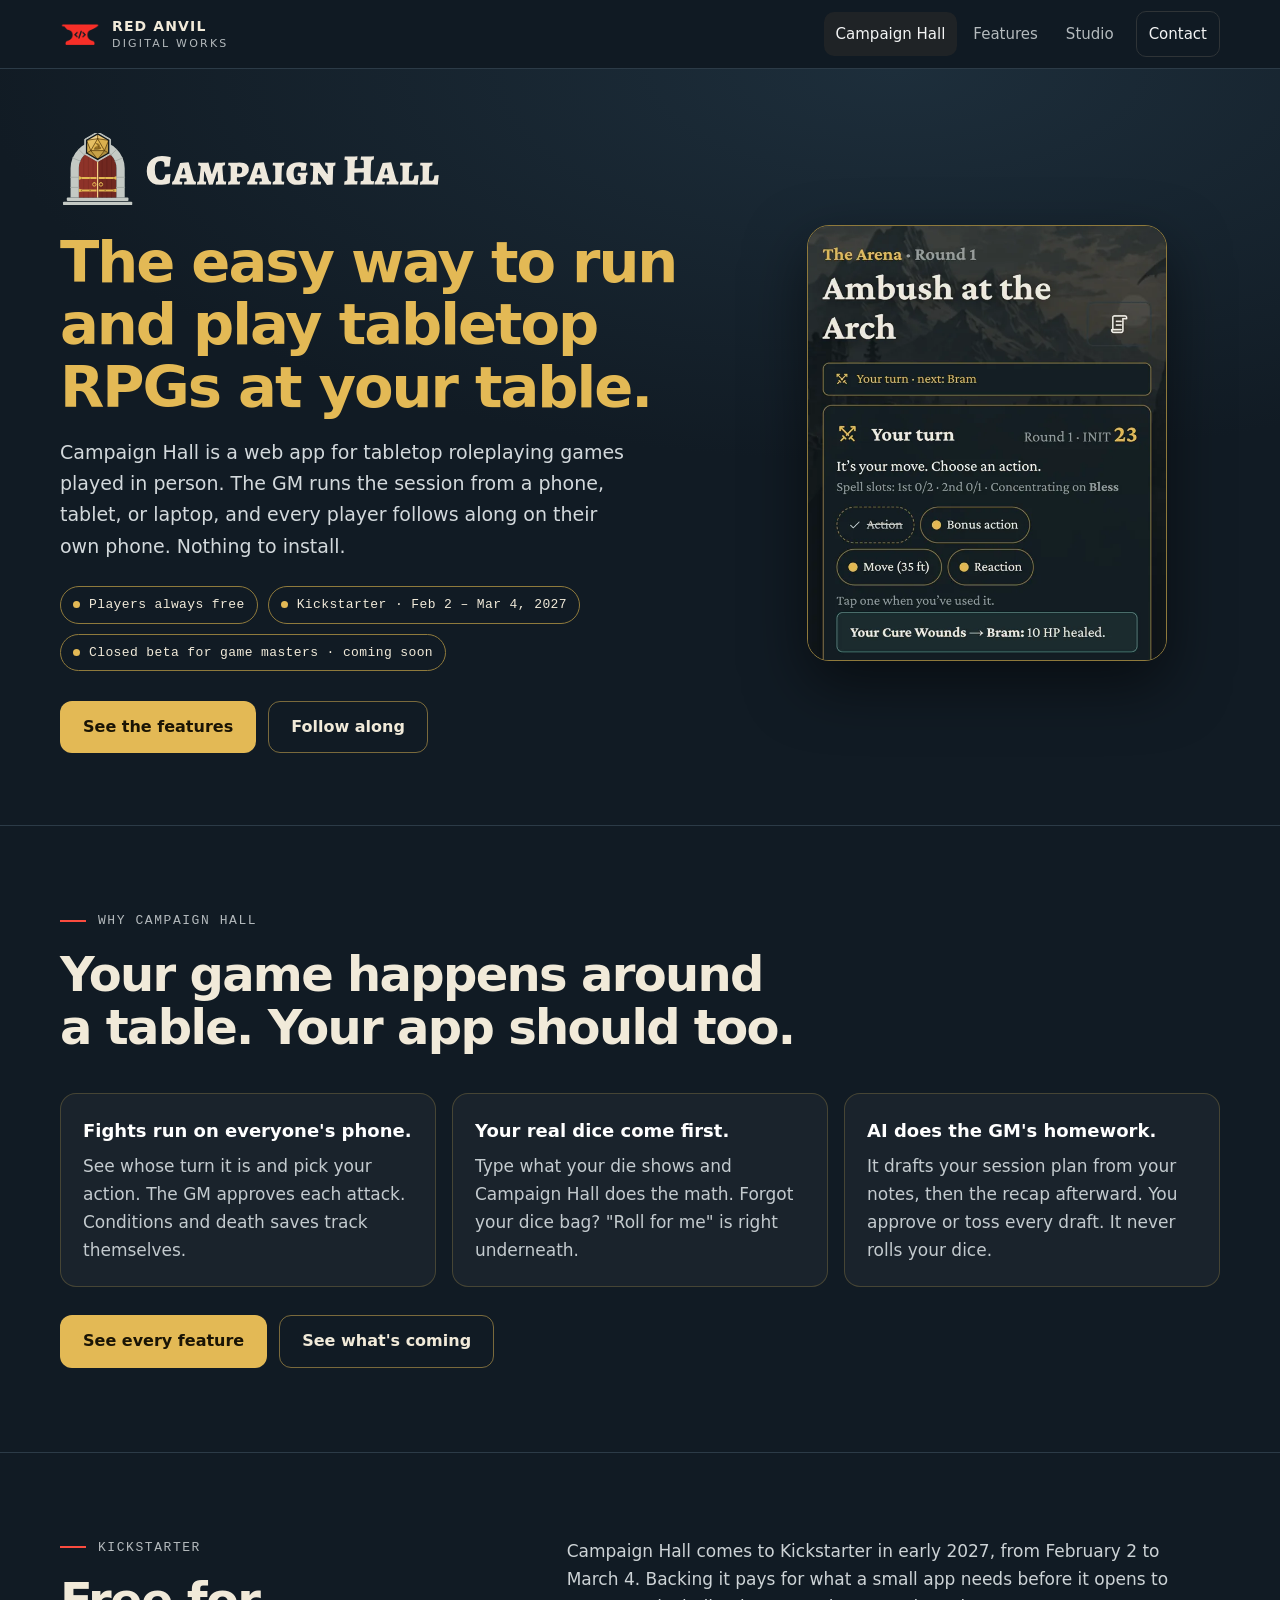
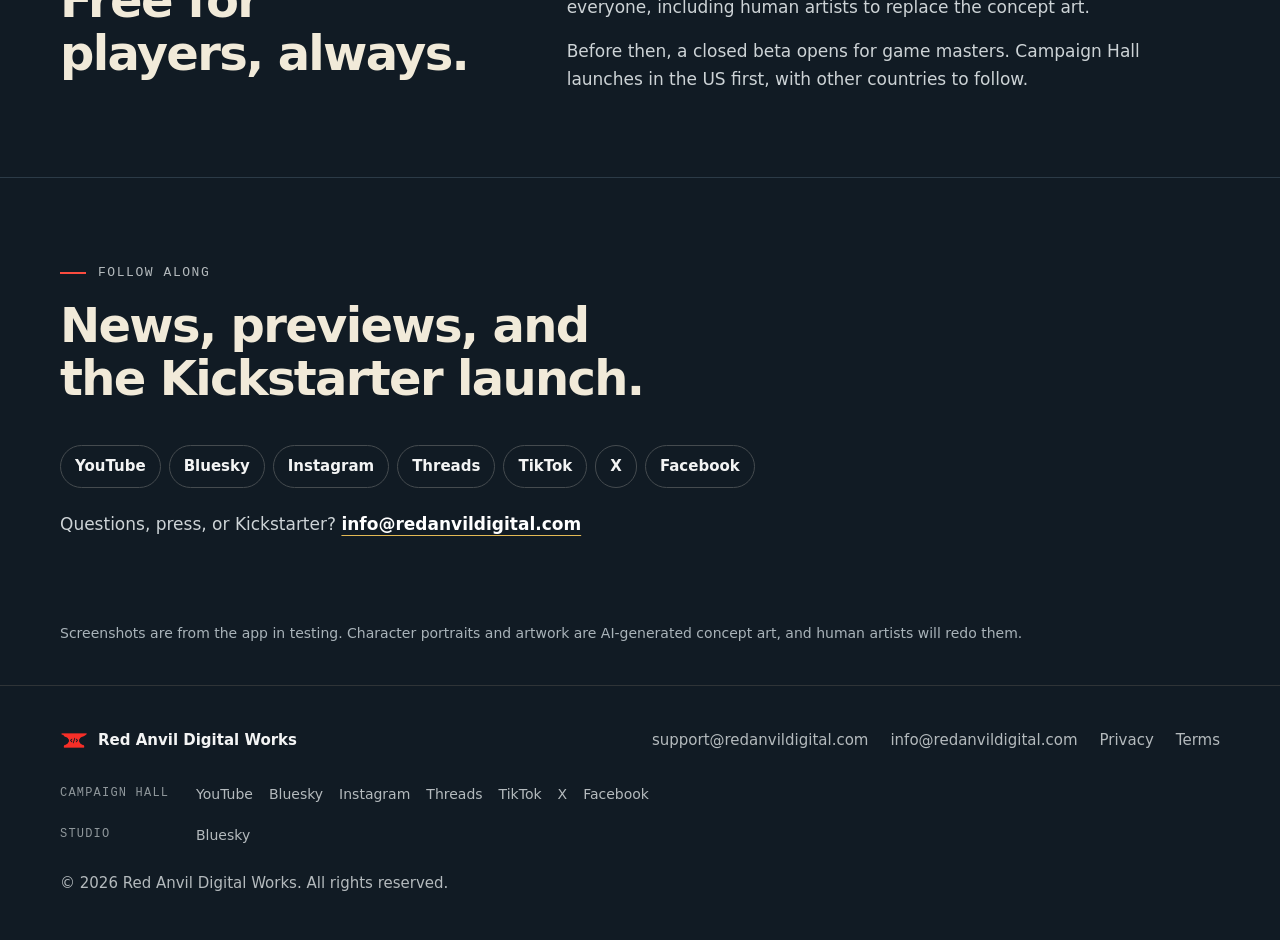
==== campaign-hall/index.html @ 85c40d3f "Add 'Where we're headed' section to Campaign Hall features Seven items, each labeled Coming, clearly" ====
<!doctype html>
<html lang="en-US">
<head>
<meta charset="utf-8">
<meta name="viewport" content="width=device-width, initial-scale=1">
<title>Campaign Hall — tabletop RPGs at your table</title>
<meta name="description" content="The easy way to run and play tabletop RPGs at your table. Fights on everyone's phone, your real dice first, and AI that drafts the GM's prep. Players always free.">
<link rel="canonical" href="https://redanvildigital.com/campaign-hall/">
<meta property="og:type" content="website">
<meta property="og:site_name" content="Campaign Hall">
<meta property="og:title" content="Campaign Hall — tabletop RPGs at your table">
<meta property="og:description" content="The easy way to run and play tabletop RPGs at your table. Fights on everyone's phone, your real dice first, and AI that drafts the GM's prep. Players always free.">
<meta property="og:url" content="https://redanvildigital.com/campaign-hall/">
<meta property="og:image" content="https://redanvildigital.com/assets/campaign-hall-share.jpg">
<meta property="og:image:width" content="1200">
<meta property="og:image:height" content="675">
<meta property="og:image:alt" content="Campaign Hall logo and tagline over four concept-art characters">
<meta name="twitter:card" content="summary_large_image">
<meta name="theme-color" content="#101213">
<link rel="icon" href="/favicon.ico" sizes="any">
<link rel="icon" type="image/png" sizes="32x32" href="/assets/favicon-32.png">
<link rel="apple-touch-icon" href="/assets/apple-touch-icon.png">
<link rel="stylesheet" href="/styles.css">
</head>
<body class="hall-page">
<a class="skip" href="#main">Skip to content</a>
<header class="site-header">
  <div class="wrap">
    <a class="brand" href="/" aria-label="Red Anvil Digital Works, home">
      <img src="/assets/anvil-mark.png" width="40" height="40" alt="">
      <span class="brand-name">RED ANVIL<span>DIGITAL WORKS</span></span>
    </a>
    <nav class="nav" aria-label="Main">
      <a href="/campaign-hall/" aria-current="page">Campaign Hall</a>
      <a href="/campaign-hall/features/">Features</a>
      <a href="/#studio">Studio</a>
      <a class="nav-cta" href="/#contact">Contact</a>
    </nav>
  </div>
</header>
<main id="main">
<section class="ch-hero">
    <div class="wrap">
      <div class="ch-hero-copy">
        <img class="hall-logo" src="/assets/campaign-hall-logo.svg" width="879" height="174" alt="Campaign Hall">
        <h1 class="ch-tagline">The easy way to run and play tabletop RPGs at your table.</h1>
        <p class="ch-lede">Campaign Hall is a web app for tabletop roleplaying games played in person. The GM runs the session from a phone, tablet, or laptop, and every player follows along on their own phone. Nothing to install.</p>
        <div class="chips">
          <span class="chip">Players always free</span>
          <span class="chip">Kickstarter · Feb 2 – Mar 4, 2027</span>
          <span class="chip">Closed beta for game masters · coming soon</span>
        </div>
        <div class="actions">
          <a class="btn btn-gold" href="/campaign-hall/features/">See the features</a>
          <a class="btn btn-ghost" href="#follow-title">Follow along</a>
        </div>
      </div>
      <div class="ch-hero-shot">
        <figure class="shot"><img src="/assets/app/fight-turn.webp" width="640" height="776" loading="lazy" alt="Campaign Hall on a phone: a player's turn in a fight, with Action, Bonus action, Move and Reaction chips, and a note that their Cure Wounds healed Bram for 10 HP."></figure>
      </div>
    </div>
  </section>

  <section class="section" aria-labelledby="why-title">
    <div class="wrap">
      <div class="section-head">
        <p class="eyebrow">Why Campaign Hall</p>
        <h2 id="why-title">Your game happens around a table. Your app should too.</h2>
      </div>
      <ul class="ch-points">
        <li><strong>Fights run on everyone's phone.</strong><span>See whose turn it is and pick your action. The GM approves each attack. Conditions and death saves track themselves.</span></li>
        <li><strong>Your real dice come first.</strong><span>Type what your die shows and Campaign Hall does the math. Forgot your dice bag? "Roll for me" is right underneath.</span></li>
        <li><strong>AI does the GM's homework.</strong><span>It drafts your session plan from your notes, then the recap afterward. You approve or toss every draft. It never rolls your dice.</span></li>
      </ul>
      <p class="ch-more"><a class="btn btn-gold" href="/campaign-hall/features/">See every feature</a> <a class="btn btn-ghost" href="/campaign-hall/features/#coming">See what's coming</a></p>
    </div>
  </section>

  <section class="section" aria-labelledby="ks-title">
    <div class="wrap ch-split">
      <div>
        <p class="eyebrow">Kickstarter</p>
        <h2 id="ks-title">Free for players, always.</h2>
      </div>
      <div class="ch-body">
        <p>Campaign Hall comes to Kickstarter in early 2027, from February 2 to March 4. Backing it pays for what a small app needs before it opens to everyone, including human artists to replace the concept art.</p>
        <p>Before then, a closed beta opens for game masters. Campaign Hall launches in the US first, with other countries to follow.</p>
      </div>
    </div>
  </section>

  <section class="section ch-follow" aria-labelledby="follow-title">
    <div class="wrap">
      <div class="section-head">
        <p class="eyebrow">Follow along</p>
        <h2 id="follow-title">News, previews, and the Kickstarter launch.</h2>
      </div>
      <div class="pills"><a class="pill" href="https://www.youtube.com/@CampaignHall" rel="noopener" target="_blank" aria-label="Campaign Hall on YouTube">YouTube</a><a class="pill" href="https://bsky.app/profile/campaignhall.bsky.social" rel="noopener" target="_blank" aria-label="Campaign Hall on Bluesky">Bluesky</a><a class="pill" href="https://www.instagram.com/campaignhallapp/" rel="noopener" target="_blank" aria-label="Campaign Hall on Instagram">Instagram</a><a class="pill" href="https://www.threads.com/@campaignhallapp" rel="noopener" target="_blank" aria-label="Campaign Hall on Threads">Threads</a><a class="pill" href="https://www.tiktok.com/@campaign.hall" rel="noopener" target="_blank" aria-label="Campaign Hall on TikTok">TikTok</a><a class="pill" href="https://x.com/campaignhall" rel="noopener" target="_blank" aria-label="Campaign Hall on X">X</a><a class="pill" href="https://www.facebook.com/campaignhallapp" rel="noopener" target="_blank" aria-label="Campaign Hall on Facebook">Facebook</a></div>
      <p class="ch-ask">Questions, press, or Kickstarter? <a href="mailto:info@redanvildigital.com?subject=Campaign%20Hall">info@redanvildigital.com</a></p>
    </div>
  </section>
  <div class="wrap"><p class="shot-note">Screenshots are from the app in testing. Character portraits and artwork are AI-generated concept art, and human artists will redo them.</p></div>
</main>
<footer class="site-footer">
  <div class="wrap">
    <div class="foot-brand"><img src="/assets/anvil-mark.png" width="28" height="28" alt="">Red Anvil Digital Works</div>
    <nav aria-label="Footer">
      <a href="mailto:support@redanvildigital.com">support@redanvildigital.com</a>
      <a href="mailto:info@redanvildigital.com">info@redanvildigital.com</a>
      <a href="/privacy.html">Privacy</a>
      <a href="/terms.html">Terms</a>
    </nav>
    <div class="foot-social">
      <p><span>Campaign Hall</span> <a href="https://www.youtube.com/@CampaignHall" rel="noopener" target="_blank" aria-label="Campaign Hall on YouTube">YouTube</a> <a href="https://bsky.app/profile/campaignhall.bsky.social" rel="noopener" target="_blank" aria-label="Campaign Hall on Bluesky">Bluesky</a> <a href="https://www.instagram.com/campaignhallapp/" rel="noopener" target="_blank" aria-label="Campaign Hall on Instagram">Instagram</a> <a href="https://www.threads.com/@campaignhallapp" rel="noopener" target="_blank" aria-label="Campaign Hall on Threads">Threads</a> <a href="https://www.tiktok.com/@campaign.hall" rel="noopener" target="_blank" aria-label="Campaign Hall on TikTok">TikTok</a> <a href="https://x.com/campaignhall" rel="noopener" target="_blank" aria-label="Campaign Hall on X">X</a> <a href="https://www.facebook.com/campaignhallapp" rel="noopener" target="_blank" aria-label="Campaign Hall on Facebook">Facebook</a></p>
      <p><span>Studio</span> <a href="https://bsky.app/profile/redanvildigital.bsky.social" rel="noopener" target="_blank" aria-label="Red Anvil Digital Works on Bluesky">Bluesky</a></p>
    </div>
    <p>© 2026 Red Anvil Digital Works. All rights reserved.</p>
  </div>
</footer>
</body>
</html>
---- styles.css ----
/* Red Anvil Digital Works — studio site. No frameworks, no trackers. */
:root {
  --bg: #101213;
  --panel: #181b1d;
  --panel-2: #1f2326;
  --line: #2f3437;
  --text: #f3f4f4;
  --muted: #b4babd;
  --ember: #fb4c3f;
  --ember-deep: #c8261b;
  --flame: #ff9a3c;
  --hall-bg: #111b24;
  --hall-line: #8f7a3c;
  --hall-gold: #e3b955;
  --hall-cream: #f1ead9;
  --radius: 18px;
  --font: system-ui, -apple-system, "Segoe UI", Roboto, "Helvetica Neue", Arial, sans-serif;
  --mono: ui-monospace, "SF Mono", "Cascadia Mono", Consolas, "Courier New", monospace;
  color-scheme: dark;
}
* { box-sizing: border-box; }
html { scroll-behavior: smooth; scroll-padding-top: 88px; -webkit-text-size-adjust: 100%; }
body { margin: 0; background: var(--bg); color: var(--text); font-family: var(--font); font-size: 1.0625rem; line-height: 1.65; }
img, svg { max-width: 100%; height: auto; display: block; }
h1, h2, h3, p, ul { margin: 0; }
ul { padding: 0; list-style: none; }
a { color: inherit; }
a:focus-visible, .btn:focus-visible { outline: 3px solid var(--flame); outline-offset: 4px; border-radius: 6px; }
::selection { background: var(--ember); color: #111; }
.wrap { width: min(1160px, 100% - 40px); margin-inline: auto; }
.skip { position: absolute; left: 16px; top: -100px; z-index: 30; background: #fff; color: #111; padding: 10px 16px; border-radius: 8px; }
.skip:focus { top: 12px; }

.eyebrow { font-family: var(--mono); font-size: .8125rem; letter-spacing: .12em; text-transform: uppercase; color: var(--muted); display: flex; align-items: center; gap: 12px; }
.eyebrow::before { content: ""; width: 26px; height: 2px; background: var(--ember); flex: none; }

/* Header */
.site-header { position: sticky; top: 0; z-index: 20; background: rgba(16, 18, 19, .86); backdrop-filter: blur(12px); -webkit-backdrop-filter: blur(12px); border-bottom: 1px solid var(--line); }
.site-header .wrap { display: flex; align-items: center; justify-content: space-between; gap: 16px; min-height: 68px; }
.brand { display: flex; align-items: center; gap: 12px; text-decoration: none; }
.brand img { width: 40px; height: 40px; }
.brand-name { font-weight: 800; letter-spacing: .08em; font-size: .875rem; line-height: 1.2; }
.brand-name span { display: block; font-weight: 500; font-size: .6875rem; letter-spacing: .2em; color: var(--muted); margin-top: 2px; }
.nav { display: flex; align-items: center; gap: 4px; font-size: .9375rem; }
.nav a { text-decoration: none; padding: 10px 12px; border-radius: 10px; color: var(--muted); }
.nav a:hover { color: var(--text); background: var(--panel-2); }
.nav .nav-cta { color: var(--text); border: 1px solid var(--line); margin-left: 6px; }
.nav .nav-cta:hover { border-color: var(--ember); background: transparent; }

/* Buttons */
.btn { display: inline-flex; align-items: center; justify-content: center; gap: 10px; min-height: 50px; padding: 12px 22px; border-radius: 12px; font-weight: 700; font-size: 1rem; text-decoration: none; border: 1px solid transparent; transition: transform .15s, background .15s, border-color .15s; }
.btn:hover { transform: translateY(-1px); }
.btn-primary { background: var(--ember); color: #160706; }
.btn-primary:hover { background: #ff6557; }
.btn-ghost { border-color: #4a5054; color: var(--text); }
.btn-ghost:hover { border-color: var(--text); }
.btn-gold { background: var(--hall-gold); color: #1a1405; }
.btn-gold:hover { background: #f0c966; }

/* Hero */
.hero { position: relative; overflow: hidden; }
.hero::before { content: ""; position: absolute; inset: auto -10% -55% 35%; height: 120%; background: radial-gradient(closest-side, rgba(251, 76, 63, .22), rgba(255, 154, 60, .07) 55%, transparent 75%); pointer-events: none; }
.hero .wrap { position: relative; display: grid; grid-template-columns: 1.25fr .9fr; gap: 48px; align-items: center; padding-block: 88px 96px; }
.hero h1 { font-size: clamp(2.9rem, 7.4vw, 5.6rem); line-height: 1; letter-spacing: -.045em; font-weight: 800; margin-block: 26px 24px; text-wrap: balance; }
.hero h1 em { font-style: normal; color: var(--ember); }
.hero .lede { font-size: clamp(1.0625rem, 1.6vw, 1.25rem); color: var(--muted); max-width: 34rem; }
.hero .actions { display: flex; flex-wrap: wrap; gap: 12px; margin-top: 34px; }
.hero-logo { justify-self: center; width: min(100%, 400px); filter: drop-shadow(0 24px 60px rgba(251, 76, 63, .28)); }

/* Sections */
.section { padding-block: 84px; border-top: 1px solid var(--line); }
.section-head { display: grid; gap: 16px; margin-bottom: 40px; max-width: 46rem; }
.section h2 { font-size: clamp(1.9rem, 4.2vw, 3rem); line-height: 1.1; letter-spacing: -.035em; font-weight: 750; text-wrap: balance; }
.section-head p { color: var(--muted); }

/* Campaign Hall flagship */
.hall { background: radial-gradient(120% 90% at 50% 0%, #1b2a36 0%, var(--hall-bg) 60%); border: 1px solid #2c3b47; border-radius: 26px; padding: clamp(24px, 5vw, 56px); color: var(--hall-cream); box-shadow: 0 30px 80px rgba(0, 0, 0, .45); }
.hall-top { display: grid; grid-template-columns: 1.1fr 1fr; gap: clamp(28px, 5vw, 64px); align-items: start; }
.hall-logo { width: min(100%, 380px); }
.hall-tagline { font-size: clamp(1.45rem, 3vw, 2.1rem); line-height: 1.2; letter-spacing: -.02em; font-weight: 750; color: var(--hall-gold); margin-block: 26px 16px; text-wrap: balance; }
.hall-intro { color: #cdd3d6; max-width: 32rem; }
.chips { display: flex; flex-wrap: wrap; gap: 10px; margin-top: 24px; }
.chip { display: inline-flex; align-items: center; gap: 9px; font-family: var(--mono); font-size: .8125rem; letter-spacing: .03em; padding: 7px 12px; border-radius: 999px; border: 1px solid var(--hall-line); color: var(--hall-cream); }
.chip::before { content: ""; width: 7px; height: 7px; border-radius: 50%; background: var(--hall-gold); }
.hall-features { display: grid; gap: 14px; }
.hall-features li { background: rgba(255, 255, 255, .04); border: 1px solid rgba(227, 185, 85, .22); border-radius: 14px; padding: 16px 18px; }
.hall-features strong { display: block; color: #fff; font-size: 1.0625rem; }
.hall-features span { color: #c3cace; font-size: .9688rem; }
.hall-art { display: grid; grid-template-columns: repeat(4, 1fr); gap: clamp(10px, 1.8vw, 20px); margin-top: clamp(28px, 4vw, 48px); }
.hall-art img { width: 100%; aspect-ratio: 3 / 4; object-fit: cover; object-position: top center; border-radius: 14px; border: 1px solid var(--hall-line); background: #0d151c; }
.art-note { font-size: .875rem; color: #a9b3b9; margin-top: 14px; }
.hall-bottom { display: grid; grid-template-columns: 1fr auto; gap: 24px; align-items: center; margin-top: clamp(24px, 4vw, 40px); padding-top: clamp(20px, 3vw, 32px); border-top: 1px solid #2c3b47; }
.hall-bottom p { color: #cdd3d6; max-width: 40rem; }
.hall-bottom strong { color: #fff; }

/* Project cards */
.cards { display: grid; grid-template-columns: repeat(2, 1fr); gap: 18px; }
.card { background: var(--panel); border: 1px solid var(--line); border-radius: var(--radius); padding: 28px; display: flex; flex-direction: column; gap: 14px; transition: border-color .2s, transform .2s; }
.card:hover { border-color: #51585c; transform: translateY(-2px); }
.card h3 { font-size: 1.375rem; line-height: 1.2; letter-spacing: -.02em; }
.card p { color: var(--muted); font-size: 1rem; }
.status { margin-top: auto; align-self: flex-start; display: inline-flex; align-items: center; gap: 9px; font-family: var(--mono); font-size: .8125rem; padding: 6px 11px; border: 1px solid #454b4f; border-radius: 999px; color: #d5d9db; }
.status::before { content: ""; width: 7px; height: 7px; border-radius: 50%; background: var(--ember); }
.kind { font-family: var(--mono); font-size: .75rem; letter-spacing: .12em; text-transform: uppercase; color: #8f979b; }

/* Studio */
.studio { background: var(--panel); }
.studio .wrap { display: grid; grid-template-columns: 1fr 1.4fr; gap: 48px; }
.studio p + p { margin-top: 16px; }
.studio .body p { color: #c5cacc; max-width: 40rem; }
.values { display: grid; grid-template-columns: repeat(3, 1fr); gap: 14px; margin-top: 32px; }
.values li { border-top: 2px solid var(--ember); padding-top: 14px; }
.values strong { display: block; font-size: 1.0625rem; }
.values span { color: var(--muted); font-size: .9375rem; }

/* Contact */
.contact-grid { display: grid; grid-template-columns: repeat(2, 1fr); gap: 18px; }
.contact-card { background: var(--panel); border: 1px solid var(--line); border-radius: var(--radius); padding: 28px; display: grid; gap: 10px; text-decoration: none; transition: border-color .2s; }
.contact-card:hover { border-color: var(--ember); }
.contact-card h3 { font-size: 1.25rem; }
.contact-card p { color: var(--muted); font-size: 1rem; }
.contact-card .mail { color: var(--text); font-weight: 700; font-size: clamp(1rem, 2.2vw, 1.1875rem); overflow-wrap: anywhere; text-decoration: underline; text-decoration-color: var(--ember); text-underline-offset: 6px; margin-top: 6px; }

/* Social links */
.pills { display: flex; flex-wrap: wrap; gap: 8px; }
.pill { display: inline-flex; align-items: center; min-height: 40px; padding: 8px 14px; border-radius: 999px; border: 1px solid #454b4f; color: var(--text); text-decoration: none; font-size: .9375rem; font-weight: 600; transition: border-color .15s, background .15s; }
.pill:hover { border-color: var(--ember); background: rgba(251, 76, 63, .08); }
.hall-follow { display: grid; gap: 12px; margin-top: 22px; }
.hall-follow > p { font-family: var(--mono); font-size: .8125rem; letter-spacing: .1em; text-transform: uppercase; color: #a9b3b9; }
.hall .pill { border-color: rgba(227, 185, 85, .45); color: var(--hall-cream); }
.hall .pill:hover { border-color: var(--hall-gold); background: rgba(227, 185, 85, .1); }
.follow-card { grid-column: 1 / -1; }
.follow-card .follow-label { font-family: var(--mono); font-size: .75rem; letter-spacing: .12em; text-transform: uppercase; color: #8f979b; margin-top: 8px; }
.foot-social { flex-basis: 100%; display: grid; gap: 6px; font-size: .875rem; }
.foot-social p { display: flex; flex-wrap: wrap; gap: 4px 16px; align-items: center; }
.foot-social span { color: #8f979b; font-family: var(--mono); font-size: .75rem; letter-spacing: .1em; text-transform: uppercase; min-width: 7.5rem; }

/* Footer */
.site-footer { border-top: 1px solid var(--line); padding-block: 36px 44px; font-size: .9375rem; color: var(--muted); }
.site-footer .wrap { display: flex; flex-wrap: wrap; justify-content: space-between; gap: 18px 32px; align-items: center; }
.site-footer nav { display: flex; flex-wrap: wrap; gap: 6px 22px; }
.site-footer a { text-decoration: none; padding-block: 6px; }
.site-footer a:hover { color: var(--text); text-decoration: underline; text-underline-offset: 4px; }
.foot-brand { display: flex; align-items: center; gap: 10px; color: var(--text); font-weight: 700; }
.foot-brand img { width: 28px; height: 28px; }

/* Legal pages */
.legal { padding-block: 64px 88px; }
.legal .wrap { width: min(760px, 100% - 40px); }
.legal h1 { font-size: clamp(2.2rem, 6vw, 3.4rem); line-height: 1.05; letter-spacing: -.04em; margin-block: 20px 10px; }
.legal .updated { color: var(--muted); font-size: .9375rem; margin-bottom: 36px; }
.legal h2 { font-size: 1.375rem; letter-spacing: -.015em; margin-block: 36px 10px; }
.legal p, .legal li { color: #cdd1d3; }
.legal p + p { margin-top: 14px; }
.legal ul { list-style: disc; padding-left: 22px; display: grid; gap: 8px; margin-top: 10px; }
.legal a { color: #fff; text-decoration: underline; text-decoration-color: var(--ember); text-underline-offset: 4px; }
.legal .summary { background: var(--panel); border: 1px solid var(--line); border-left: 3px solid var(--ember); border-radius: 12px; padding: 18px 20px; }

/* Campaign Hall pages (/campaign-hall/) */
.hall-page { background: var(--hall-bg); color: var(--hall-cream); }
.hall-page .site-header { background: rgba(17, 27, 36, .88); border-bottom-color: #2c3b47; }
.hall-page .section { border-top-color: #2c3b47; }
.nav a[aria-current="page"] { color: var(--text); background: var(--panel-2); }
.ch-hero { position: relative; overflow: hidden; background: radial-gradient(110% 80% at 70% 0%, #1d2e3b 0%, var(--hall-bg) 65%); }
.ch-hero .wrap { display: grid; grid-template-columns: 1.15fr .85fr; gap: clamp(32px, 5vw, 64px); align-items: center; padding-block: 64px 72px; }
.ch-hero-slim .wrap { grid-template-columns: 1fr; padding-block: 56px 48px; max-width: 900px; margin-inline: auto; }
.ch-tagline { font-size: clamp(2rem, 5.2vw, 3.6rem); line-height: 1.08; letter-spacing: -.035em; font-weight: 800; color: var(--hall-gold); margin-block: 24px 18px; text-wrap: balance; }
.ch-hero-slim .ch-tagline { margin-top: 18px; }
.ch-lede { color: #d3d9dc; font-size: clamp(1.0625rem, 1.6vw, 1.1875rem); max-width: 36rem; }
.ch-hero .actions { display: flex; flex-wrap: wrap; gap: 12px; margin-top: 30px; }
.hall-page .btn-ghost { border-color: rgba(227, 185, 85, .5); color: var(--hall-cream); }
.hall-page .btn-ghost:hover { border-color: var(--hall-gold); }
.ch-hero-shot { justify-self: center; width: min(100%, 360px); }
.shot { margin: 0; }
.shot img { width: 100%; border-radius: 22px; border: 1px solid var(--hall-line); box-shadow: 0 24px 60px rgba(0, 0, 0, .5); background: #0d151c; }
.ch-points { display: grid; grid-template-columns: repeat(3, 1fr); gap: 16px; }
.ch-points li { background: rgba(255, 255, 255, .04); border: 1px solid rgba(227, 185, 85, .22); border-radius: 16px; padding: 22px; }
.ch-points strong { display: block; color: #fff; font-size: 1.125rem; margin-bottom: 6px; }
.ch-points span { color: #c3cace; }
.ch-more { margin-top: 28px; }
.ch-split { display: grid; grid-template-columns: 1fr 1.4fr; gap: 40px; }
.ch-split h2 { margin-top: 16px; }
.ch-body p { color: #cdd3d6; max-width: 40rem; }
.ch-body p + p { margin-top: 16px; }
.ch-follow .pills { max-width: 44rem; }
.ch-ask { margin-top: 22px; color: #cdd3d6; }
.ch-ask a { color: #fff; font-weight: 700; text-decoration-color: var(--hall-gold); text-underline-offset: 5px; overflow-wrap: anywhere; }
.shot-note { font-size: .875rem; color: #a9b3b9; padding-block: 0 40px; }
.ch-jump { display: flex; flex-wrap: wrap; gap: 8px; margin-top: 28px; }
.ch-jump a { text-decoration: none; min-height: 40px; display: inline-flex; align-items: center; padding: 8px 14px; border-radius: 999px; border: 1px solid rgba(227, 185, 85, .45); font-size: .9375rem; font-weight: 600; }
.ch-jump a:hover { border-color: var(--hall-gold); background: rgba(227, 185, 85, .1); }
.ch-feature .wrap { display: grid; grid-template-columns: 1fr 1fr; gap: clamp(32px, 5vw, 72px); align-items: center; }
.ch-feature:nth-of-type(odd) .ch-feature-copy { order: 2; }
.ch-feature h2 { margin-block: 16px 18px; }
.ch-feature-copy p { color: #cdd3d6; max-width: 34rem; }
.ch-feature-copy p + p { margin-top: 14px; }
.ch-feature-copy strong { color: #fff; }
.ch-list { display: grid; gap: 10px; margin-top: 18px; }
.ch-list li { position: relative; padding-left: 26px; color: #cdd3d6; }
.ch-list li::before { content: ""; position: absolute; left: 4px; top: .62em; width: 9px; height: 9px; border-radius: 50%; background: var(--hall-gold); }
.ch-feature-shots { display: flex; gap: 18px; justify-content: center; align-items: flex-start; }
.ch-feature-shots .shot { width: min(100%, 340px); }
.ch-feature-shots .shot + .shot { margin-top: 48px; }
#characters .shot img { max-height: 620px; object-fit: cover; object-position: top; }
.ch-ai-card { width: min(100%, 380px); display: grid; gap: 10px; background: rgba(255, 255, 255, .04); border: 1px solid var(--hall-line); border-radius: 22px; padding: 24px; }
.ch-ai-step { display: flex; align-items: center; gap: 14px; padding: 12px 14px; border-radius: 12px; background: #0f1820; border: 1px solid #2c3b47; font-weight: 600; }
.ch-ai-step span { flex: none; width: 30px; height: 30px; border-radius: 50%; display: grid; place-items: center; border: 1px solid var(--hall-gold); color: var(--hall-gold); font-family: var(--mono); font-size: .875rem; }
.ch-ai-you { border-color: var(--hall-gold); color: #fff; }
.ch-ai-you span { background: var(--hall-gold); color: #1a1405; }
.hall-link { margin-top: 18px; }
.ch-coming { background: #0e171f; }
.ch-coming-grid { display: grid; grid-template-columns: repeat(auto-fill, minmax(300px, 1fr)); gap: 16px; }
.ch-coming-grid li { border: 1px dashed rgba(227, 185, 85, .45); border-radius: 16px; padding: 20px 22px; display: grid; gap: 6px; align-content: start; }
.ch-coming-grid strong { color: #fff; font-size: 1.0625rem; }
.ch-coming-grid span:not(.soon) { color: #c3cace; font-size: .9688rem; }
.soon { justify-self: start; font-family: var(--mono); font-size: .75rem; letter-spacing: .1em; text-transform: uppercase; color: #1a1405; background: var(--hall-gold); border-radius: 999px; padding: 3px 10px; }
.ch-more { display: flex; flex-wrap: wrap; gap: 12px; }

/* Responsive */
@media (max-width: 900px) {
  .hero .wrap { grid-template-columns: 1fr; padding-block: 52px 60px; gap: 36px; }
  .hero-logo { width: min(70%, 280px); margin-inline: auto; }
  .hall-top, .studio .wrap { grid-template-columns: 1fr; }
  .hall-bottom { grid-template-columns: 1fr; }
  .ch-hero .wrap, .ch-split, .ch-feature .wrap { grid-template-columns: 1fr; }
  .ch-feature:nth-of-type(odd) .ch-feature-copy { order: 0; }
  .ch-points { grid-template-columns: 1fr; }
  .ch-hero .wrap { padding-block: 44px 52px; }
  .section { padding-block: 60px; }
}
@media (max-width: 640px) {
  body { font-size: 1rem; }
  .nav a:not(.nav-cta) { display: none; }
  .cards, .contact-grid, .values { grid-template-columns: 1fr; }
  .hall { border-radius: 20px; }
  .hall-art { grid-template-columns: repeat(2, 1fr); }
  .hero .actions .btn, .hall-bottom .btn, .ch-hero .actions .btn, .ch-more .btn { width: 100%; }
  .ch-feature-shots .shot { width: 100%; }
  .ch-coming-grid { grid-template-columns: 1fr; }
  .ch-feature-shots { flex-direction: column; align-items: center; }
  .ch-feature-shots .shot + .shot { margin-top: 0; }
  .ch-hero-shot { width: min(86%, 320px); }
  .card, .contact-card { padding: 22px; }
}
@media (prefers-reduced-motion: reduce) {
  html { scroll-behavior: auto; }
  * { transition: none !important; }
}
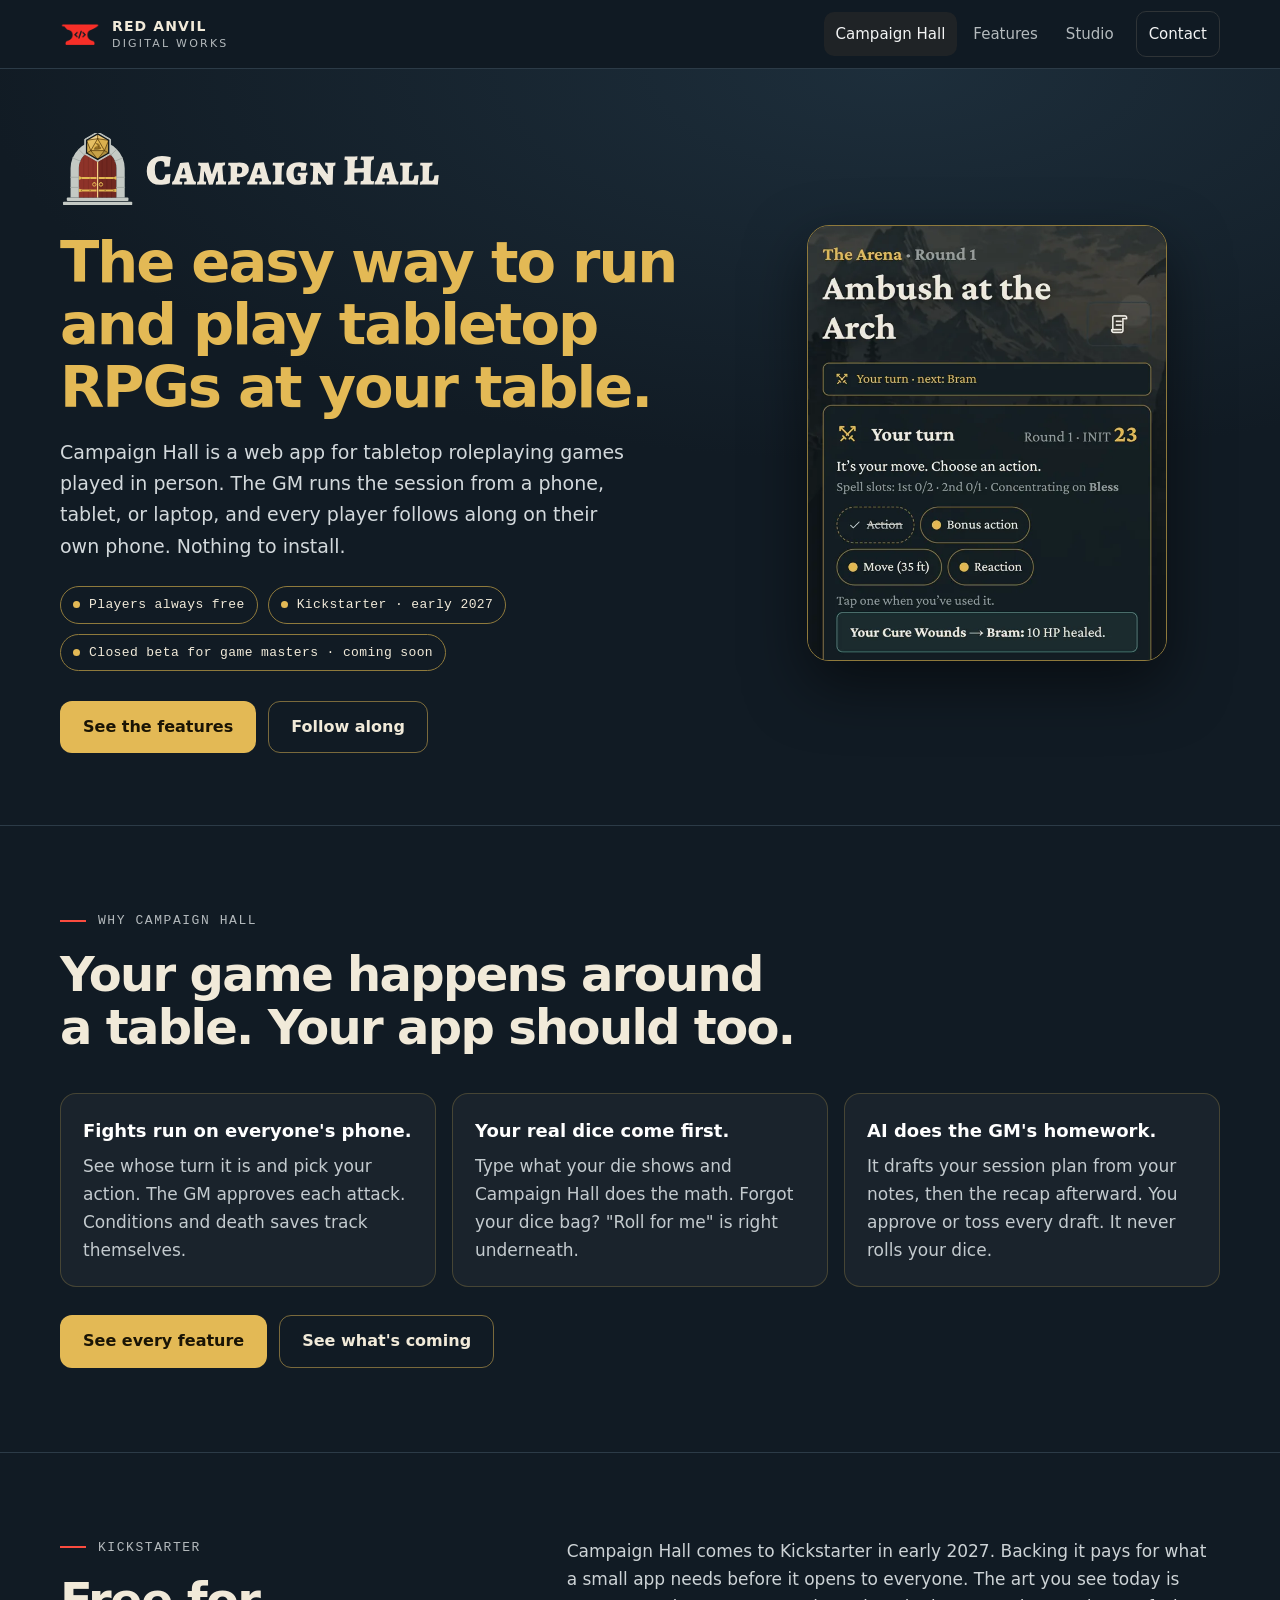
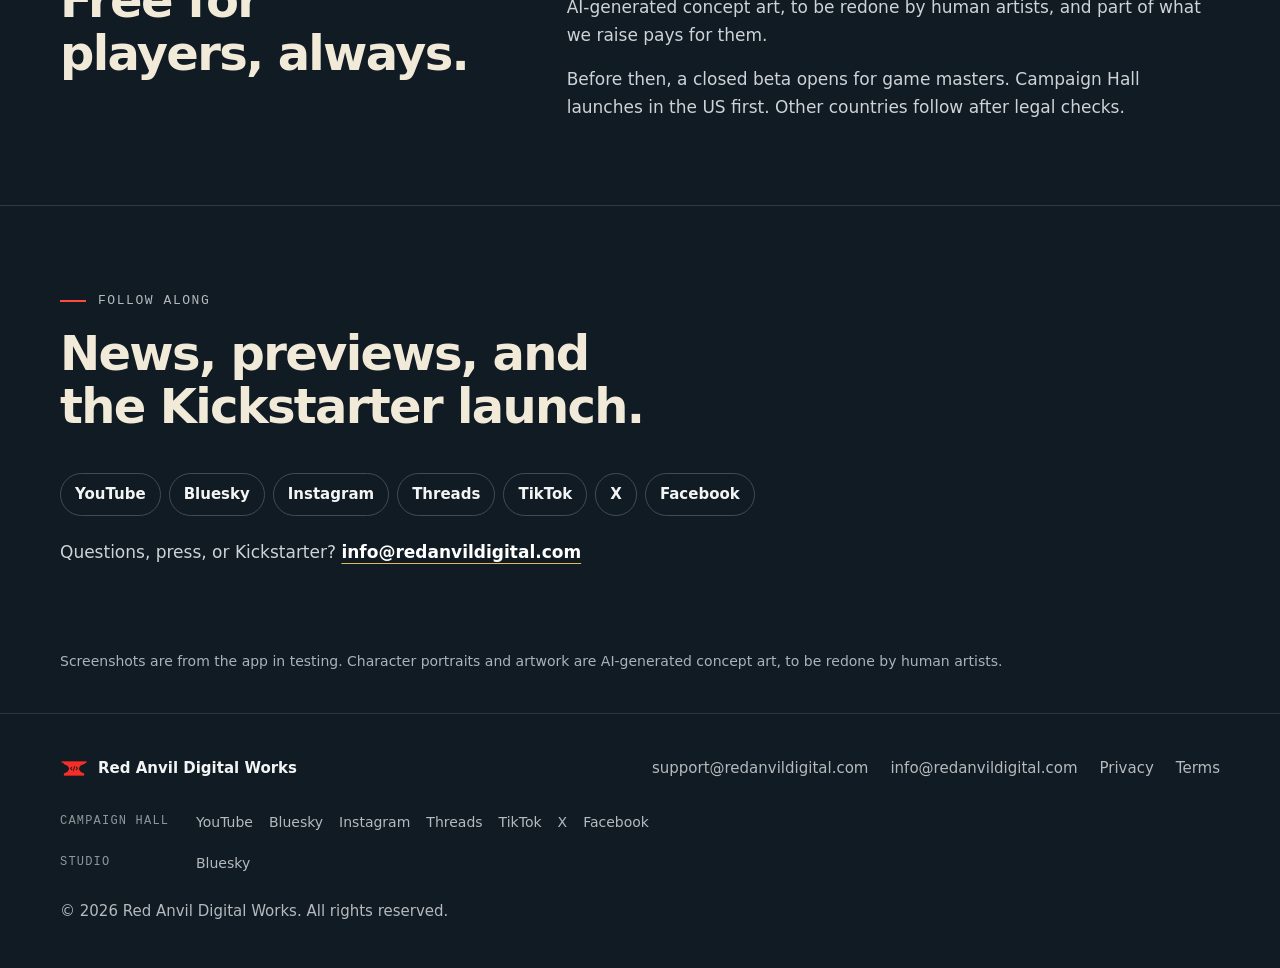
==== commit 0d67c988: "Apply fact-check and owner answers to Campaign Hall pages Early 2027 only (no exact dates); 'one rul" ====
--- a/campaign-hall/index.html
+++ b/campaign-hall/index.html
@@ -47,7 +47,7 @@
         <p class="ch-lede">Campaign Hall is a web app for tabletop roleplaying games played in person. The GM runs the session from a phone, tablet, or laptop, and every player follows along on their own phone. Nothing to install.</p>
         <div class="chips">
           <span class="chip">Players always free</span>
-          <span class="chip">Kickstarter · Feb 2 – Mar 4, 2027</span>
+          <span class="chip">Kickstarter · early 2027</span>
           <span class="chip">Closed beta for game masters · coming soon</span>
         </div>
         <div class="actions">
@@ -83,8 +83,8 @@
         <h2 id="ks-title">Free for players, always.</h2>
       </div>
       <div class="ch-body">
-        <p>Campaign Hall comes to Kickstarter in early 2027, from February 2 to March 4. Backing it pays for what a small app needs before it opens to everyone, including human artists to replace the concept art.</p>
-        <p>Before then, a closed beta opens for game masters. Campaign Hall launches in the US first, with other countries to follow.</p>
+        <p>Campaign Hall comes to Kickstarter in early 2027. Backing it pays for what a small app needs before it opens to everyone. The art you see today is AI-generated concept art, to be redone by human artists, and part of what we raise pays for them.</p>
+        <p>Before then, a closed beta opens for game masters. Campaign Hall launches in the US first. Other countries follow after legal checks.</p>
       </div>
     </div>
   </section>
@@ -99,7 +99,7 @@
       <p class="ch-ask">Questions, press, or Kickstarter? <a href="mailto:info@redanvildigital.com?subject=Campaign%20Hall">info@redanvildigital.com</a></p>
     </div>
   </section>
-  <div class="wrap"><p class="shot-note">Screenshots are from the app in testing. Character portraits and artwork are AI-generated concept art, and human artists will redo them.</p></div>
+  <div class="wrap"><p class="shot-note">Screenshots are from the app in testing. Character portraits and artwork are AI-generated concept art, to be redone by human artists.</p></div>
 </main>
 <footer class="site-footer">
   <div class="wrap">
--- a/styles.css
+++ b/styles.css
@@ -214,6 +214,8 @@
 .ch-coming-grid strong { color: #fff; font-size: 1.0625rem; }
 .ch-coming-grid span:not(.soon) { color: #c3cace; font-size: .9688rem; }
 .soon { justify-self: start; font-family: var(--mono); font-size: .75rem; letter-spacing: .1em; text-transform: uppercase; color: #1a1405; background: var(--hall-gold); border-radius: 999px; padding: 3px 10px; }
+.ch-stretch { border-style: solid !important; background: rgba(227, 185, 85, .06); }
+.ch-stretch .soon { background: transparent; color: var(--hall-gold); border: 1px solid var(--hall-gold); }
 .ch-more { display: flex; flex-wrap: wrap; gap: 12px; }
 
 /* Responsive */
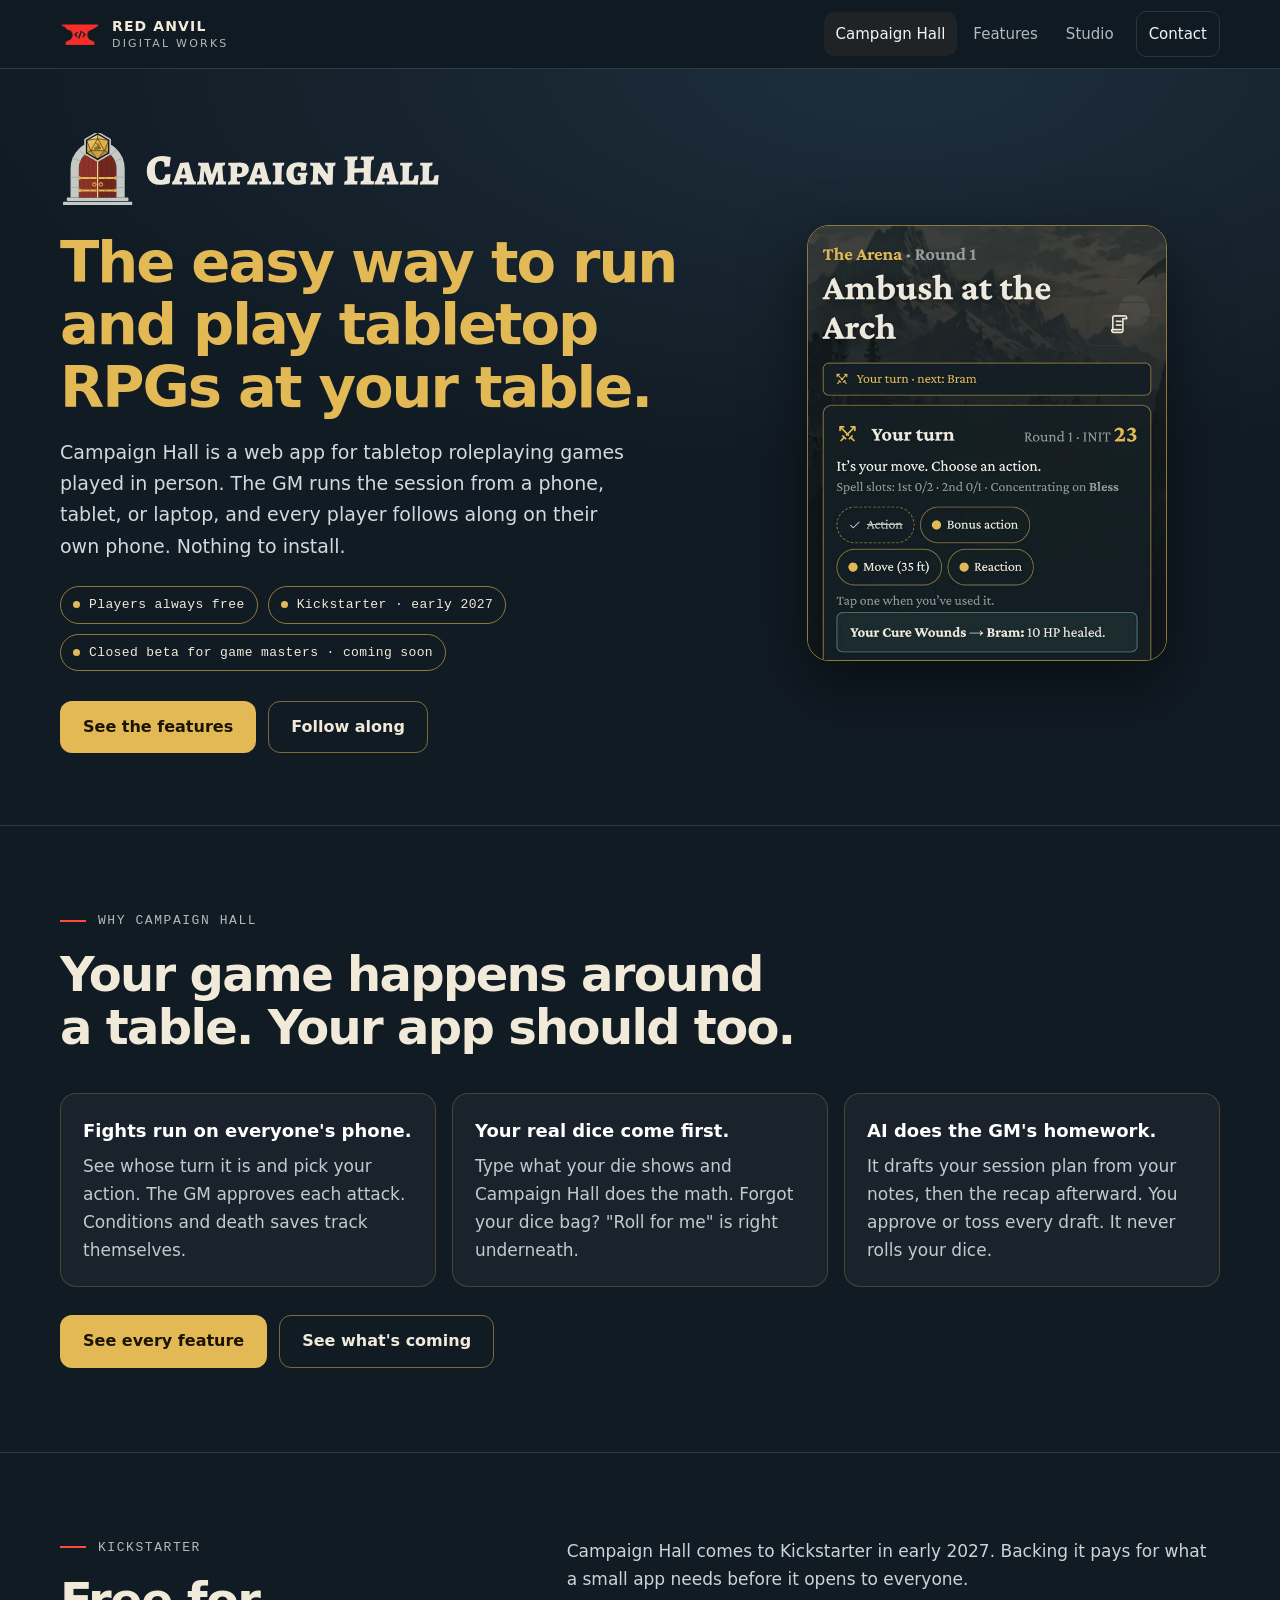
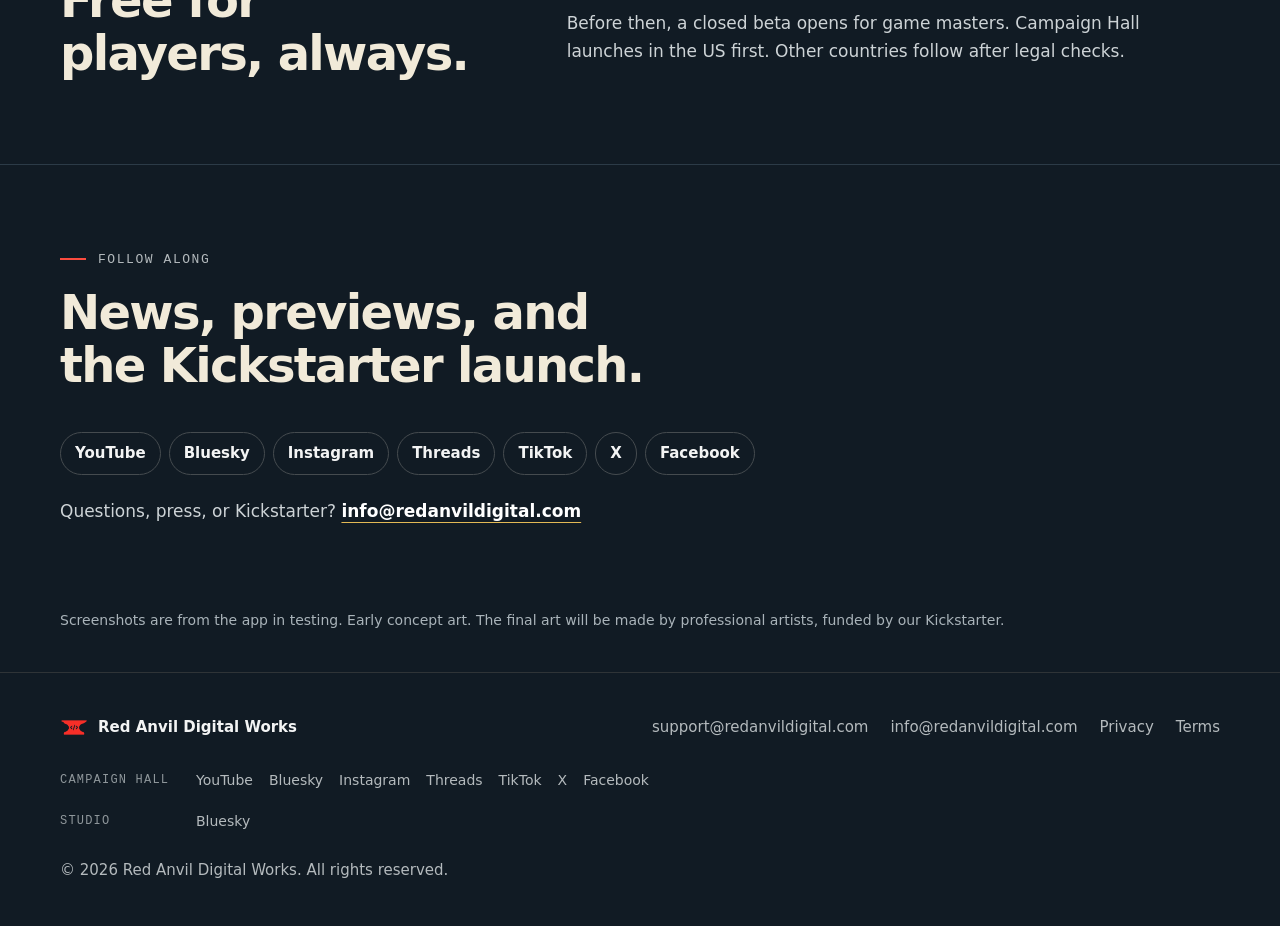
==== commit 2929798c: "Reword the concept-art line (owner) 'Early concept art. The final art will be made by professional a" ====
--- a/campaign-hall/index.html
+++ b/campaign-hall/index.html
@@ -13,8 +13,8 @@
 <meta property="og:url" content="https://redanvildigital.com/campaign-hall/">
 <meta property="og:image" content="https://redanvildigital.com/assets/campaign-hall-share.jpg">
 <meta property="og:image:width" content="1200">
-<meta property="og:image:height" content="675">
-<meta property="og:image:alt" content="Campaign Hall logo and tagline over four concept-art characters">
+<meta property="og:image:height" content="636">
+<meta property="og:image:alt" content="Campaign Hall logo and tagline over four early concept-art characters">
 <meta name="twitter:card" content="summary_large_image">
 <meta name="theme-color" content="#101213">
 <link rel="icon" href="/favicon.ico" sizes="any">
@@ -83,7 +83,7 @@
         <h2 id="ks-title">Free for players, always.</h2>
       </div>
       <div class="ch-body">
-        <p>Campaign Hall comes to Kickstarter in early 2027. Backing it pays for what a small app needs before it opens to everyone. The art you see today is AI-generated concept art, to be redone by human artists, and part of what we raise pays for them.</p>
+        <p>Campaign Hall comes to Kickstarter in early 2027. Backing it pays for what a small app needs before it opens to everyone.</p>
         <p>Before then, a closed beta opens for game masters. Campaign Hall launches in the US first. Other countries follow after legal checks.</p>
       </div>
     </div>
@@ -99,7 +99,7 @@
       <p class="ch-ask">Questions, press, or Kickstarter? <a href="mailto:info@redanvildigital.com?subject=Campaign%20Hall">info@redanvildigital.com</a></p>
     </div>
   </section>
-  <div class="wrap"><p class="shot-note">Screenshots are from the app in testing. Character portraits and artwork are AI-generated concept art, to be redone by human artists.</p></div>
+  <div class="wrap"><p class="shot-note">Screenshots are from the app in testing. Early concept art. The final art will be made by professional artists, funded by our Kickstarter.</p></div>
 </main>
 <footer class="site-footer">
   <div class="wrap">
--- a/styles.css
+++ b/styles.css
@@ -214,7 +214,7 @@
 .ch-coming-grid strong { color: #fff; font-size: 1.0625rem; }
 .ch-coming-grid span:not(.soon) { color: #c3cace; font-size: .9688rem; }
 .soon { justify-self: start; font-family: var(--mono); font-size: .75rem; letter-spacing: .1em; text-transform: uppercase; color: #1a1405; background: var(--hall-gold); border-radius: 999px; padding: 3px 10px; }
-.ch-stretch { border-style: solid !important; background: rgba(227, 185, 85, .06); }
+.ch-stretch { grid-column: 1 / -1; border-style: solid !important; background: rgba(227, 185, 85, .06); }
 .ch-stretch .soon { background: transparent; color: var(--hall-gold); border: 1px solid var(--hall-gold); }
 .ch-more { display: flex; flex-wrap: wrap; gap: 12px; }
 
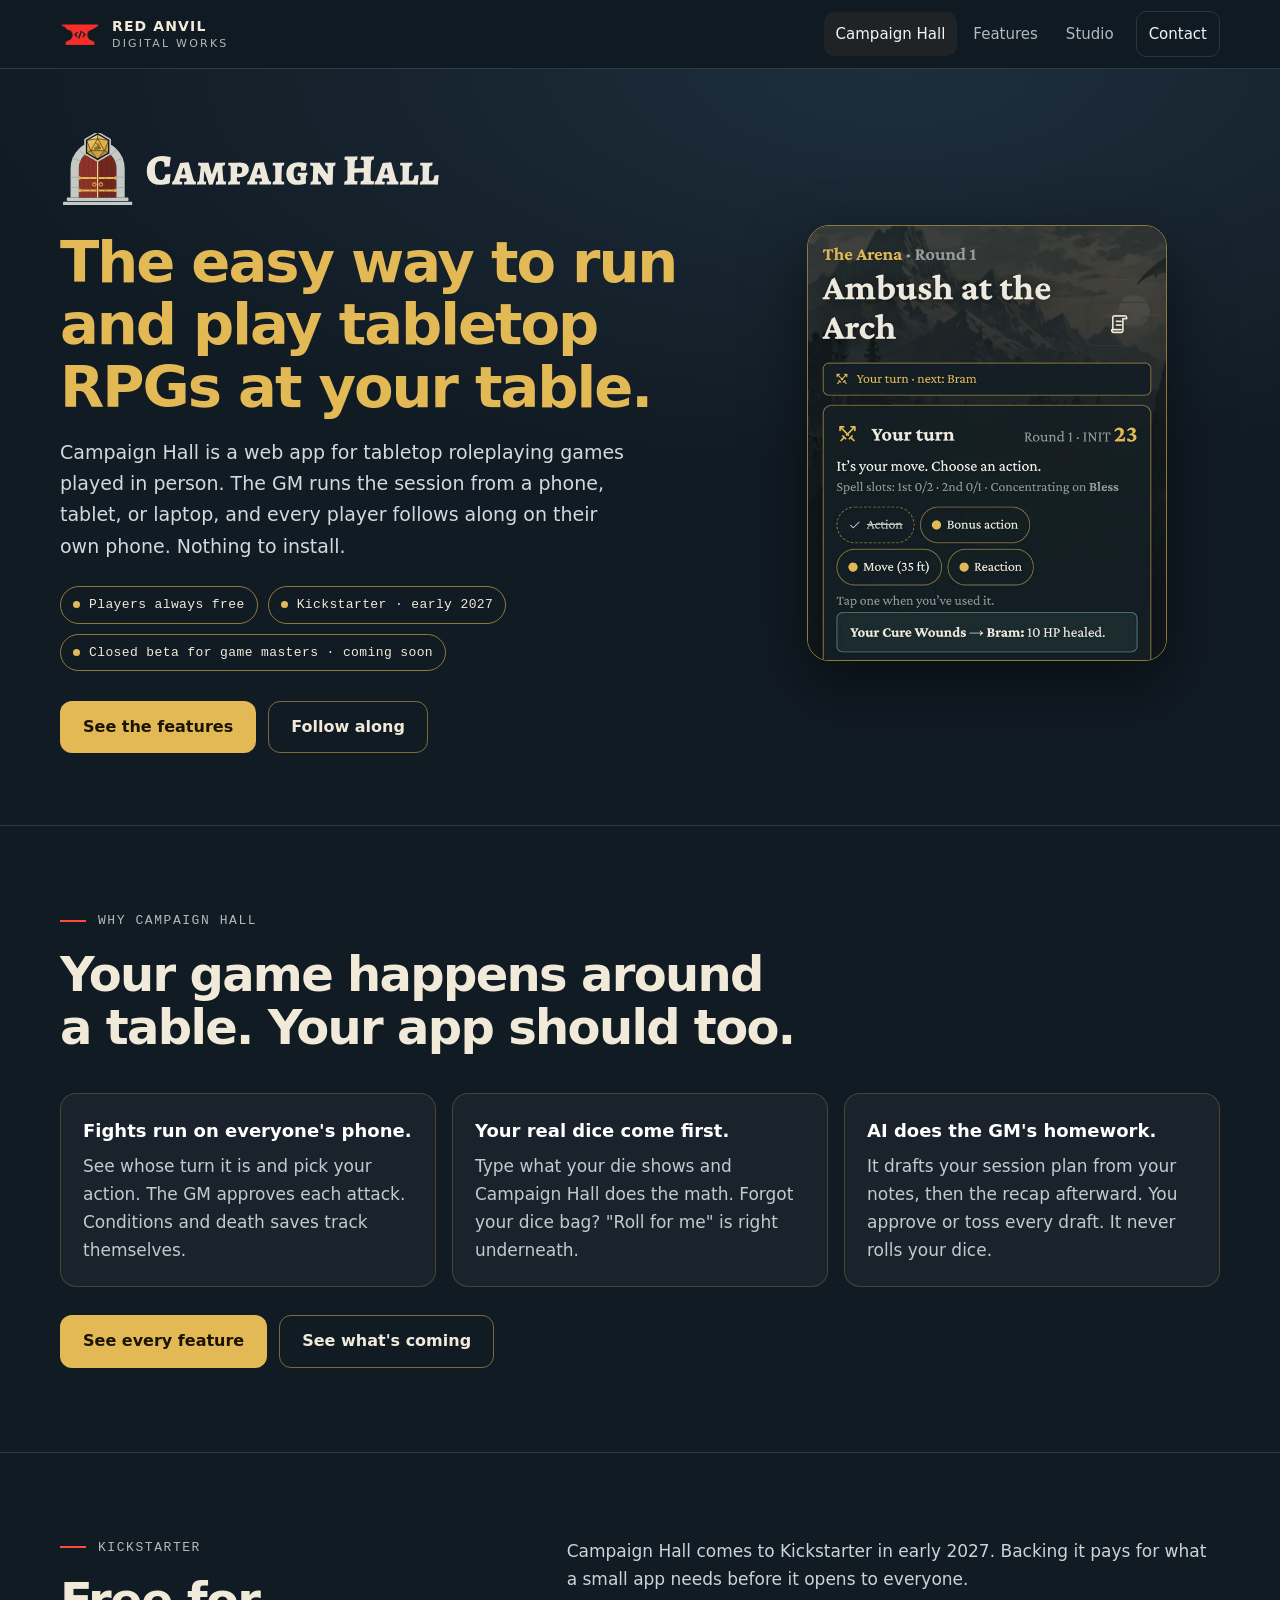
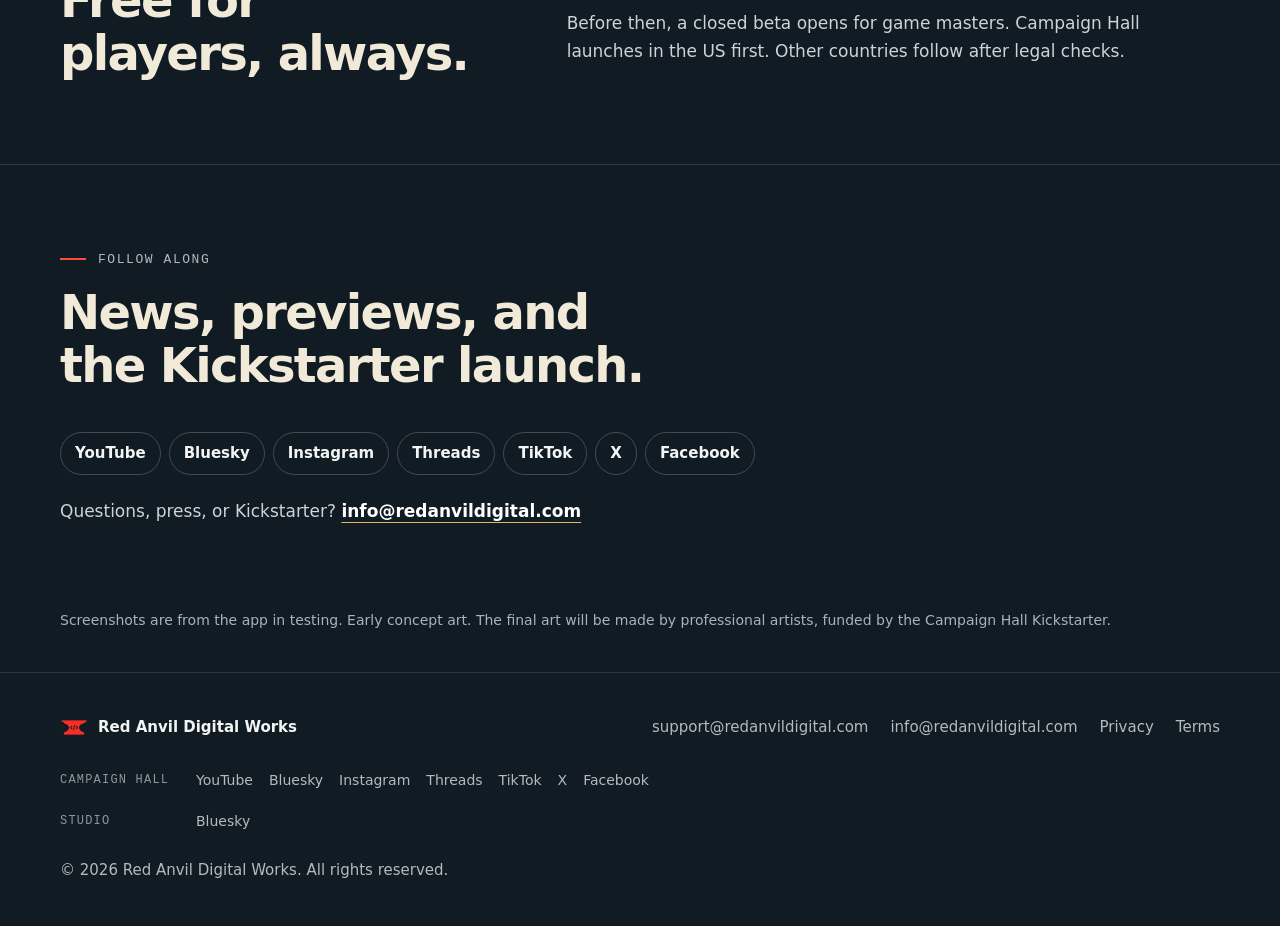
==== commit 1600977a: "One-person studio voice: I in the studio note, no staff we Co-Authored-By: Claude Opus 5.5 <noreply@" ====
--- a/campaign-hall/index.html
+++ b/campaign-hall/index.html
@@ -13,8 +13,8 @@
 <meta property="og:url" content="https://redanvildigital.com/campaign-hall/">
 <meta property="og:image" content="https://redanvildigital.com/assets/campaign-hall-share.jpg">
 <meta property="og:image:width" content="1200">
-<meta property="og:image:height" content="636">
-<meta property="og:image:alt" content="Campaign Hall logo and tagline over four early concept-art characters">
+<meta property="og:image:height" content="630">
+<meta property="og:image:alt" content="Campaign Hall logo and tagline: The easy way to run and play tabletop RPGs at your table.">
 <meta name="twitter:card" content="summary_large_image">
 <meta name="theme-color" content="#101213">
 <link rel="icon" href="/favicon.ico" sizes="any">
@@ -99,7 +99,7 @@
       <p class="ch-ask">Questions, press, or Kickstarter? <a href="mailto:info@redanvildigital.com?subject=Campaign%20Hall">info@redanvildigital.com</a></p>
     </div>
   </section>
-  <div class="wrap"><p class="shot-note">Screenshots are from the app in testing. Early concept art. The final art will be made by professional artists, funded by our Kickstarter.</p></div>
+  <div class="wrap"><p class="shot-note">Screenshots are from the app in testing. Early concept art. The final art will be made by professional artists, funded by the Campaign Hall Kickstarter.</p></div>
 </main>
 <footer class="site-footer">
   <div class="wrap">
--- a/styles.css
+++ b/styles.css
@@ -86,7 +86,7 @@
 .hall-features li { background: rgba(255, 255, 255, .04); border: 1px solid rgba(227, 185, 85, .22); border-radius: 14px; padding: 16px 18px; }
 .hall-features strong { display: block; color: #fff; font-size: 1.0625rem; }
 .hall-features span { color: #c3cace; font-size: .9688rem; }
-.hall-art { display: grid; grid-template-columns: repeat(4, 1fr); gap: clamp(10px, 1.8vw, 20px); margin-top: clamp(28px, 4vw, 48px); }
+.hall-art { display: grid; grid-template-columns: repeat(3, 1fr); gap: clamp(10px, 1.8vw, 20px); margin-top: clamp(28px, 4vw, 48px); }
 .hall-art img { width: 100%; aspect-ratio: 3 / 4; object-fit: cover; object-position: top center; border-radius: 14px; border: 1px solid var(--hall-line); background: #0d151c; }
 .art-note { font-size: .875rem; color: #a9b3b9; margin-top: 14px; }
 .hall-bottom { display: grid; grid-template-columns: 1fr auto; gap: 24px; align-items: center; margin-top: clamp(24px, 4vw, 40px); padding-top: clamp(20px, 3vw, 32px); border-top: 1px solid #2c3b47; }
@@ -235,7 +235,7 @@
   .nav a:not(.nav-cta) { display: none; }
   .cards, .contact-grid, .values { grid-template-columns: 1fr; }
   .hall { border-radius: 20px; }
-  .hall-art { grid-template-columns: repeat(2, 1fr); }
+  .hall-art { grid-template-columns: repeat(3, 1fr); gap: 8px; }
   .hero .actions .btn, .hall-bottom .btn, .ch-hero .actions .btn, .ch-more .btn { width: 100%; }
   .ch-feature-shots .shot { width: 100%; }
   .ch-coming-grid { grid-template-columns: 1fr; }
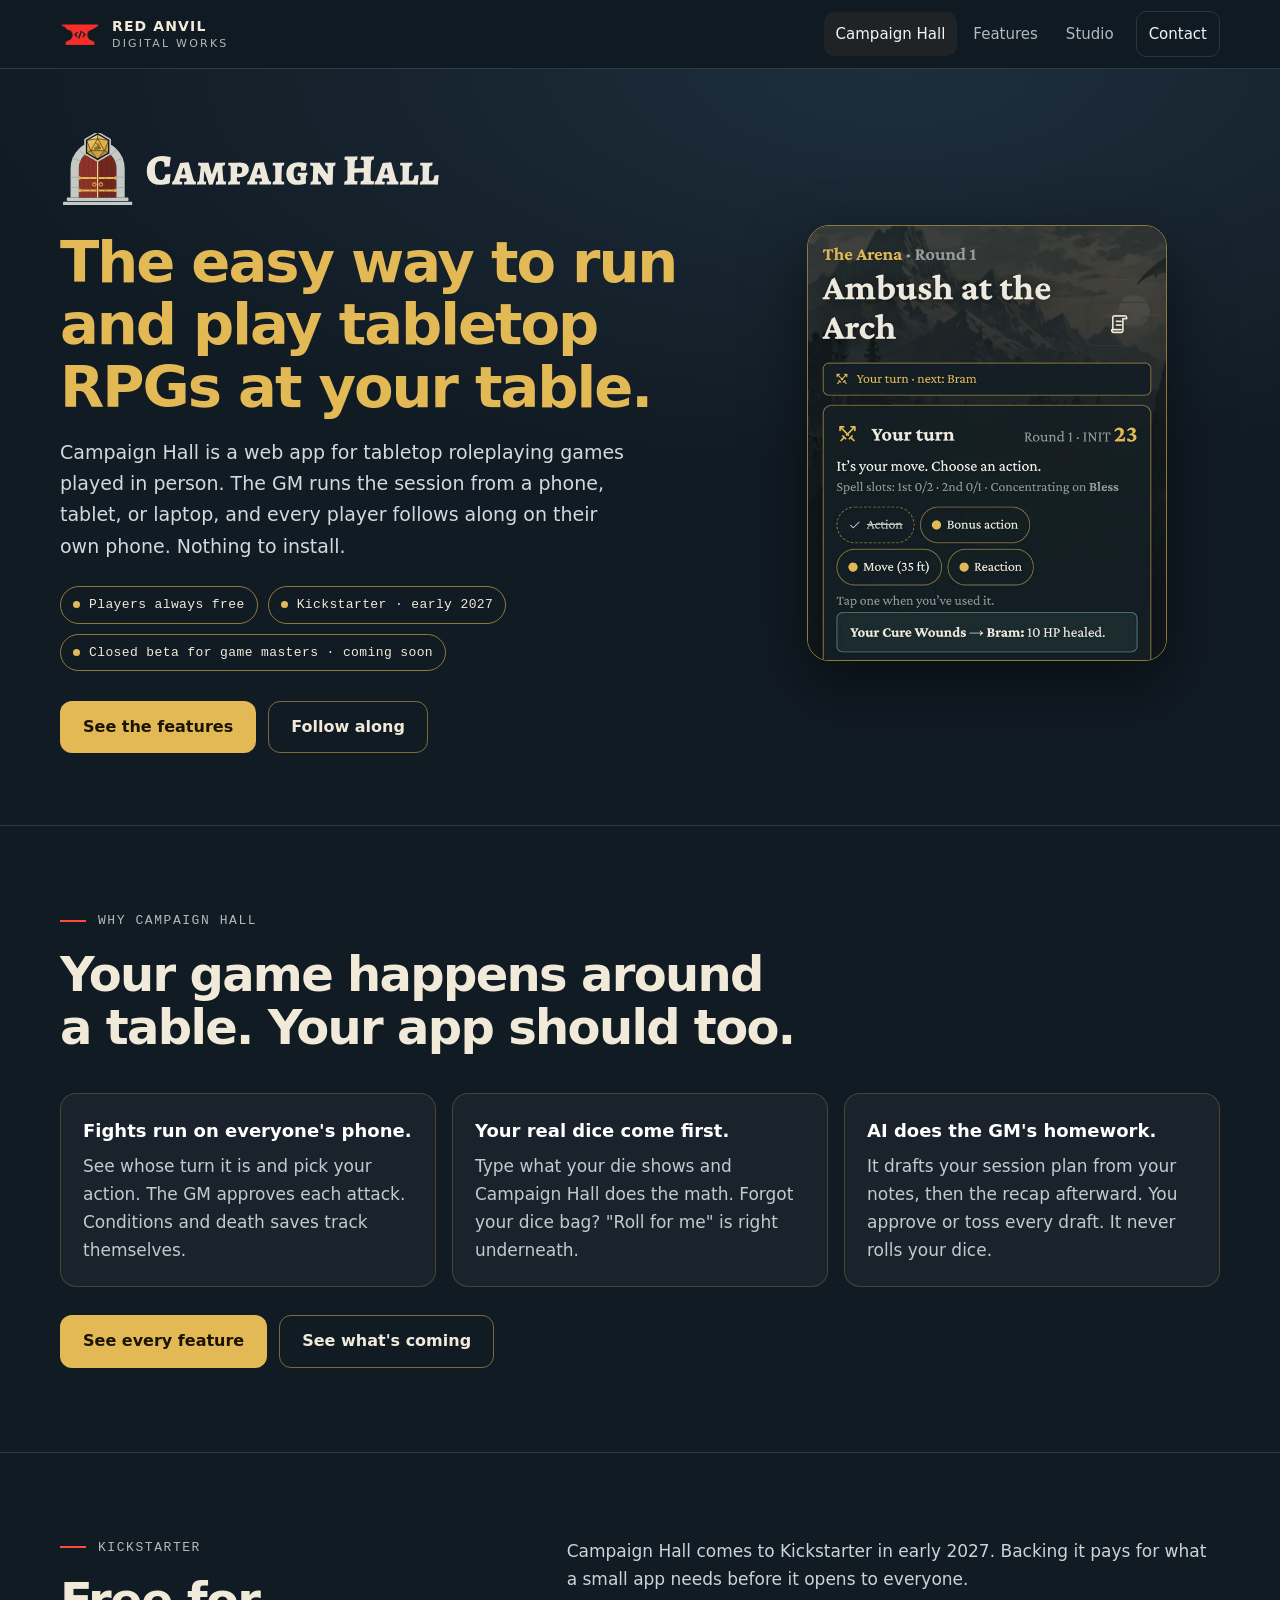
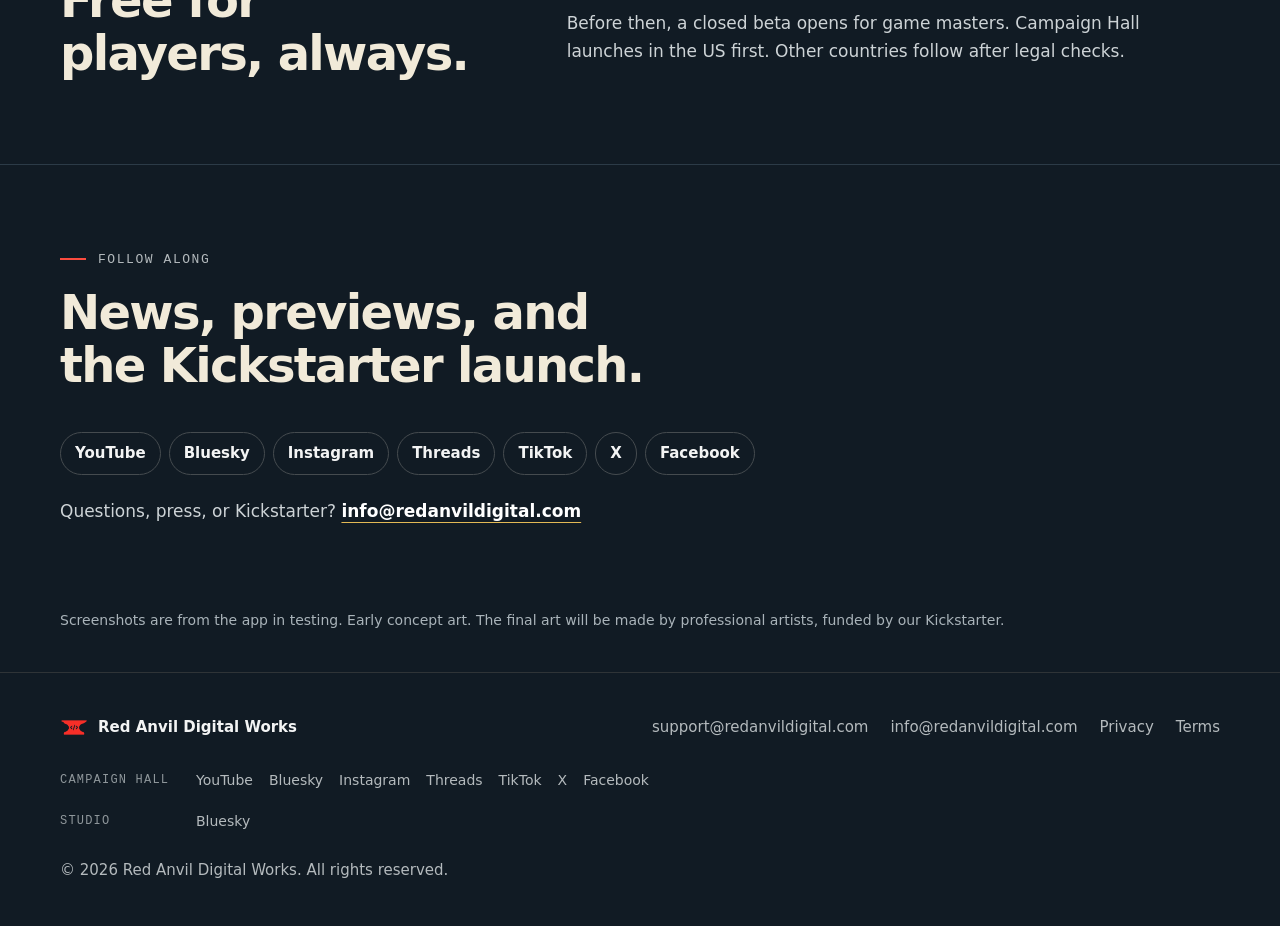
==== commit a045f225: "Per QA Marketing: keep approved art line; roadmap intro in owner's I voice Co-Authored-By: Claude Op" ====
--- a/campaign-hall/index.html
+++ b/campaign-hall/index.html
@@ -99,7 +99,7 @@
       <p class="ch-ask">Questions, press, or Kickstarter? <a href="mailto:info@redanvildigital.com?subject=Campaign%20Hall">info@redanvildigital.com</a></p>
     </div>
   </section>
-  <div class="wrap"><p class="shot-note">Screenshots are from the app in testing. Early concept art. The final art will be made by professional artists, funded by the Campaign Hall Kickstarter.</p></div>
+  <div class="wrap"><p class="shot-note">Screenshots are from the app in testing. Early concept art. The final art will be made by professional artists, funded by our Kickstarter.</p></div>
 </main>
 <footer class="site-footer">
   <div class="wrap">
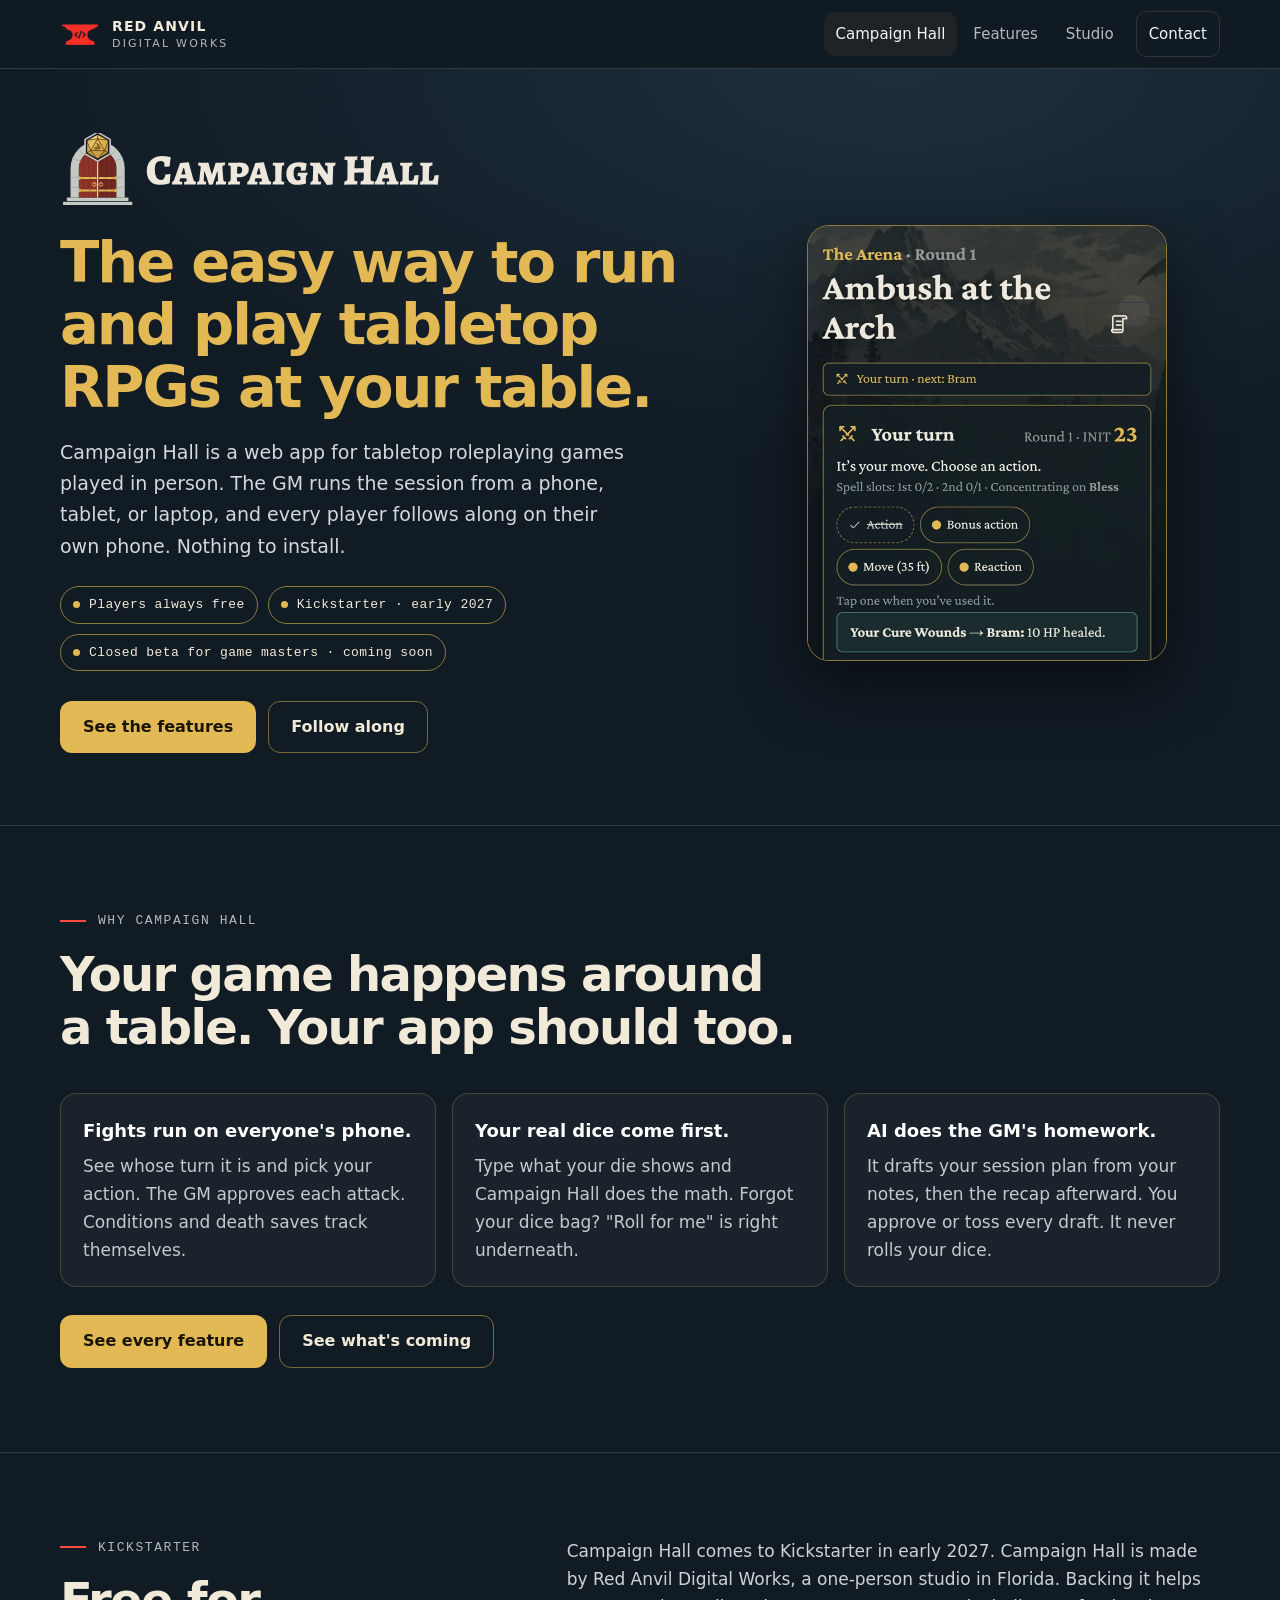
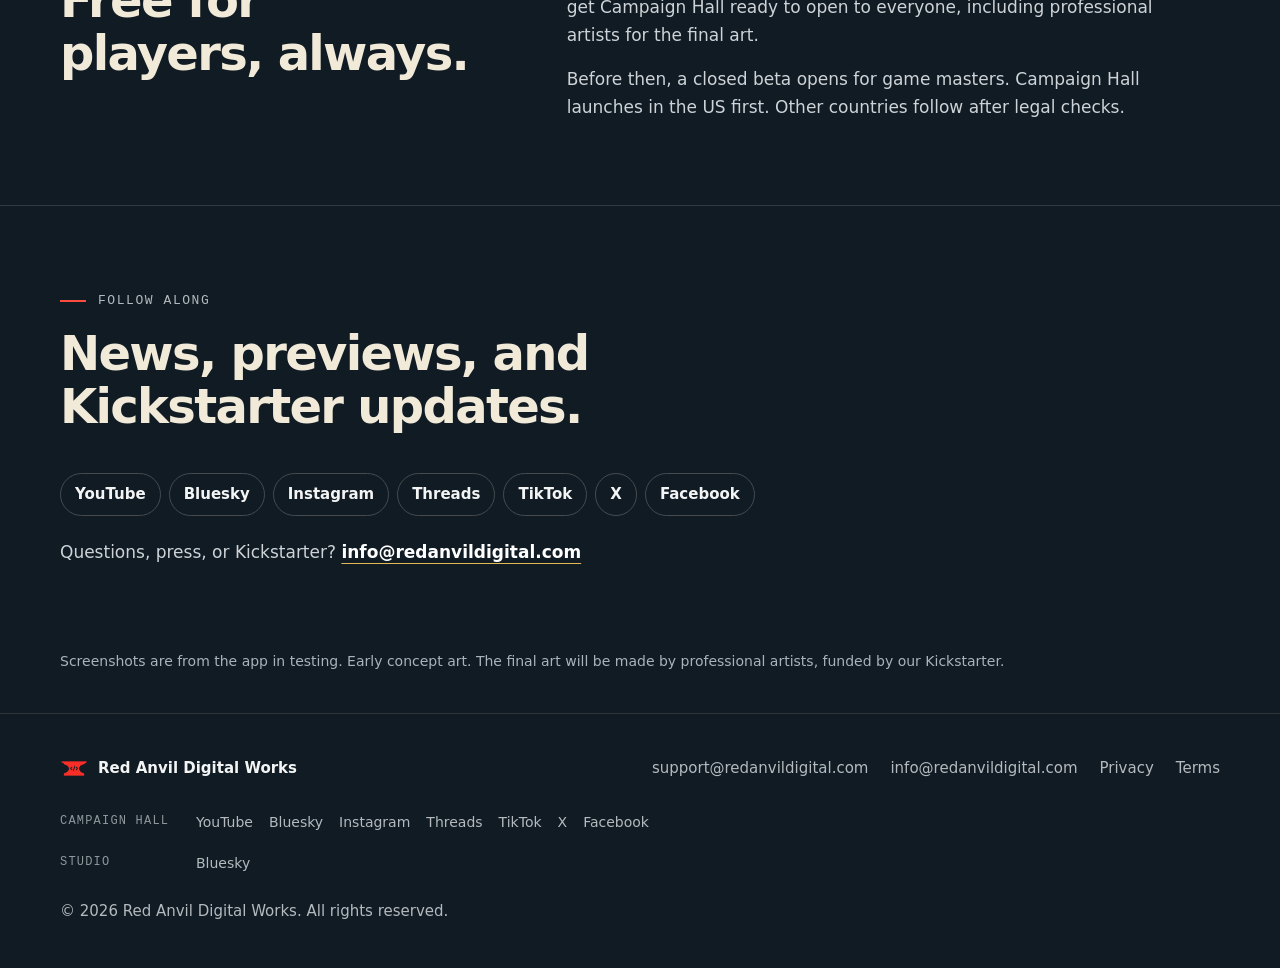
==== commit c2466310: "Consistent, warmer copy across home and Campaign Hall pages Co-Authored-By: Claude Opus 5.5 <noreply" ====
--- a/campaign-hall/index.html
+++ b/campaign-hall/index.html
@@ -83,7 +83,7 @@
         <h2 id="ks-title">Free for players, always.</h2>
       </div>
       <div class="ch-body">
-        <p>Campaign Hall comes to Kickstarter in early 2027. Backing it pays for what a small app needs before it opens to everyone.</p>
+        <p>Campaign Hall comes to Kickstarter in early 2027. Campaign Hall is made by Red Anvil Digital Works, a one-person studio in Florida. Backing it helps get Campaign Hall ready to open to everyone, including professional artists for the final art.</p>
         <p>Before then, a closed beta opens for game masters. Campaign Hall launches in the US first. Other countries follow after legal checks.</p>
       </div>
     </div>
@@ -93,7 +93,7 @@
     <div class="wrap">
       <div class="section-head">
         <p class="eyebrow">Follow along</p>
-        <h2 id="follow-title">News, previews, and the Kickstarter launch.</h2>
+        <h2 id="follow-title">News, previews, and Kickstarter updates.</h2>
       </div>
       <div class="pills"><a class="pill" href="https://www.youtube.com/@CampaignHall" rel="noopener" target="_blank" aria-label="Campaign Hall on YouTube">YouTube</a><a class="pill" href="https://bsky.app/profile/campaignhall.bsky.social" rel="noopener" target="_blank" aria-label="Campaign Hall on Bluesky">Bluesky</a><a class="pill" href="https://www.instagram.com/campaignhallapp/" rel="noopener" target="_blank" aria-label="Campaign Hall on Instagram">Instagram</a><a class="pill" href="https://www.threads.com/@campaignhallapp" rel="noopener" target="_blank" aria-label="Campaign Hall on Threads">Threads</a><a class="pill" href="https://www.tiktok.com/@campaign.hall" rel="noopener" target="_blank" aria-label="Campaign Hall on TikTok">TikTok</a><a class="pill" href="https://x.com/campaignhall" rel="noopener" target="_blank" aria-label="Campaign Hall on X">X</a><a class="pill" href="https://www.facebook.com/campaignhallapp" rel="noopener" target="_blank" aria-label="Campaign Hall on Facebook">Facebook</a></div>
       <p class="ch-ask">Questions, press, or Kickstarter? <a href="mailto:info@redanvildigital.com?subject=Campaign%20Hall">info@redanvildigital.com</a></p>
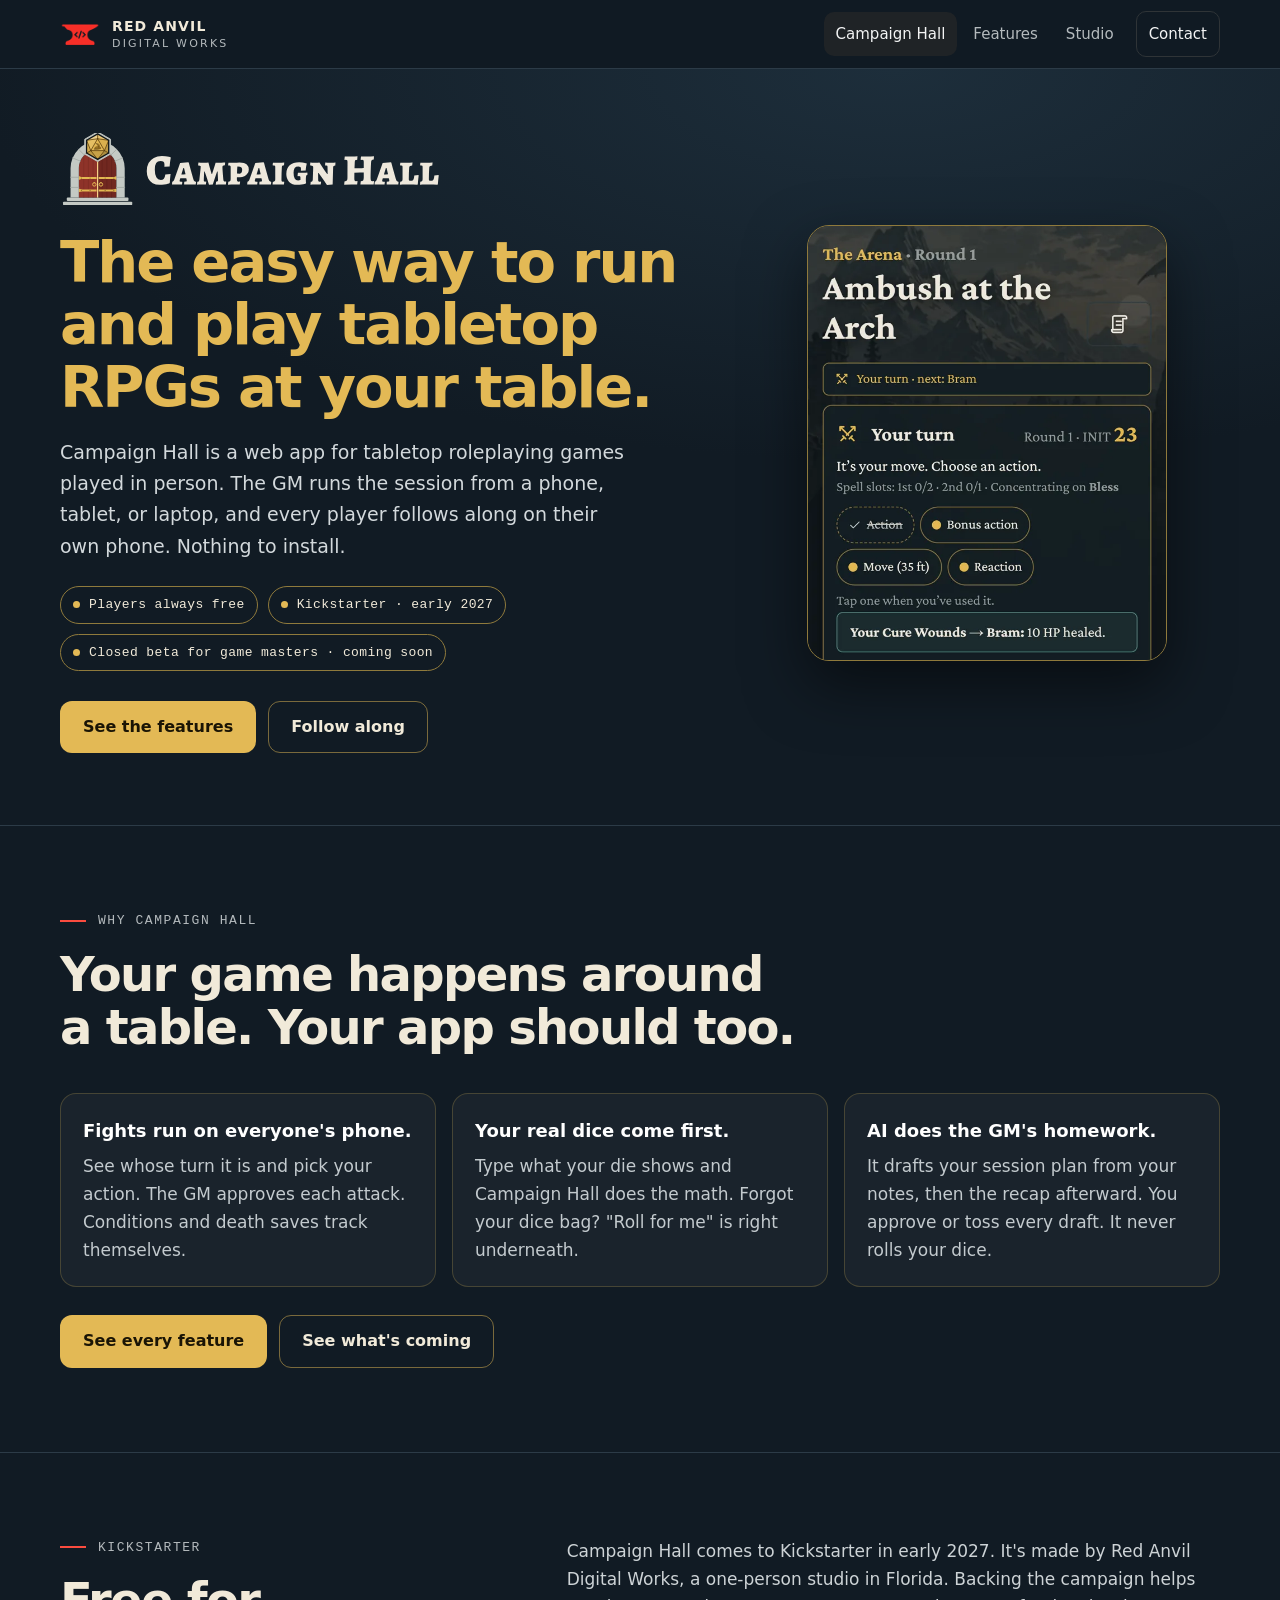
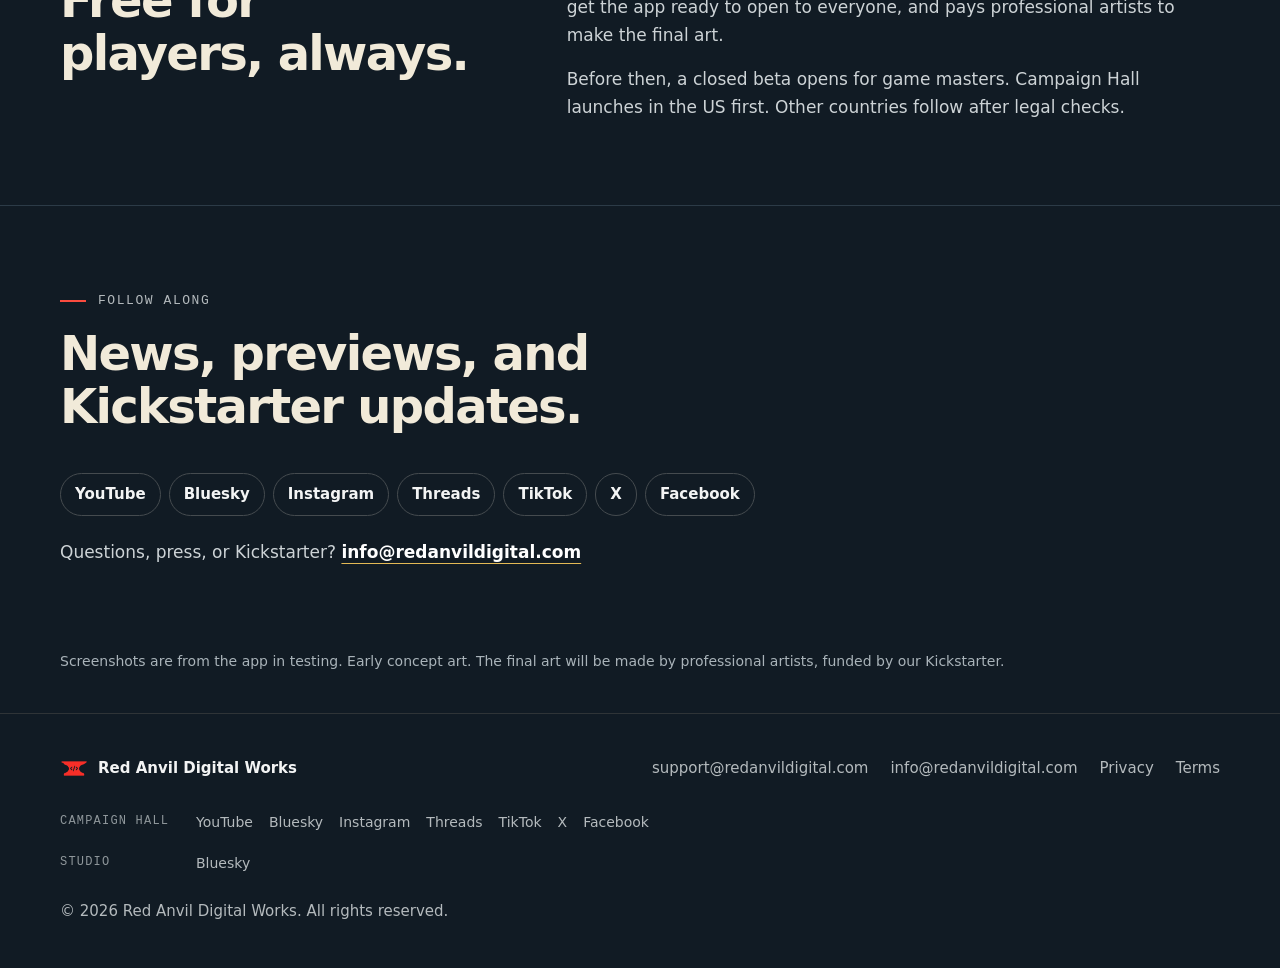
==== commit 30ec0050: "Per QA Marketing: clearer Kickstarter lines Co-Authored-By: Claude Opus 5.5 <noreply@anthropic.com>" ====
--- a/campaign-hall/index.html
+++ b/campaign-hall/index.html
@@ -83,7 +83,7 @@
         <h2 id="ks-title">Free for players, always.</h2>
       </div>
       <div class="ch-body">
-        <p>Campaign Hall comes to Kickstarter in early 2027. Campaign Hall is made by Red Anvil Digital Works, a one-person studio in Florida. Backing it helps get Campaign Hall ready to open to everyone, including professional artists for the final art.</p>
+        <p>Campaign Hall comes to Kickstarter in early 2027. It's made by Red Anvil Digital Works, a one-person studio in Florida. Backing the campaign helps get the app ready to open to everyone, and pays professional artists to make the final art.</p>
         <p>Before then, a closed beta opens for game masters. Campaign Hall launches in the US first. Other countries follow after legal checks.</p>
       </div>
     </div>
